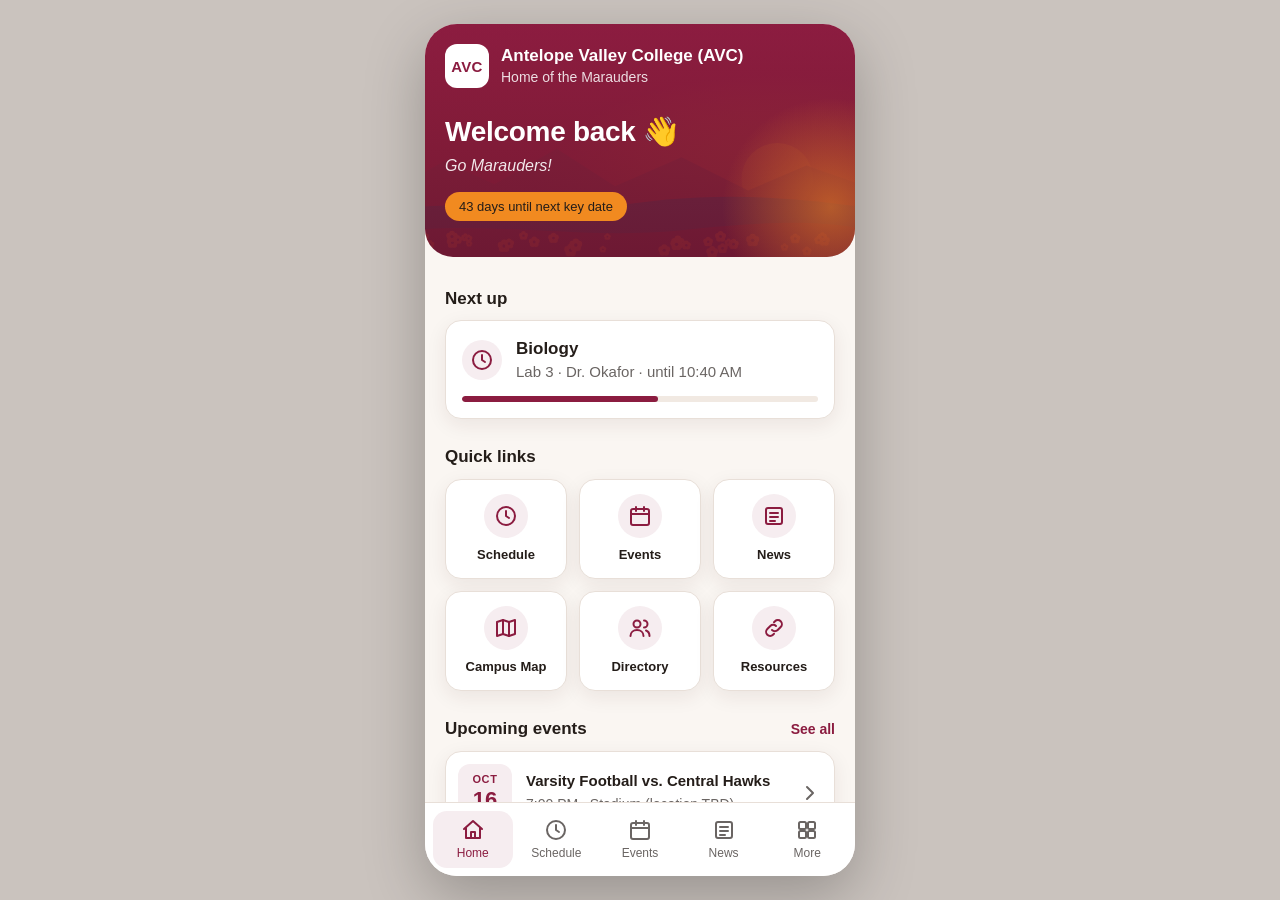
==== avc2/index.html @ a000030b "h" ====
<!DOCTYPE html>
<html lang="en">
<head>
  <meta charset="utf-8">
  <meta name="viewport" content="width=device-width, initial-scale=1, viewport-fit=cover">
  <meta name="color-scheme" content="light dark">
  <meta name="theme-color" content="#8b1c40">
  <title>Antelope Valley College</title>
  <link rel="stylesheet" href="styles.css">
</head>

<!--
  =======================================================================
  index.html  —  Antelope Valley College (AVC) app (HTML + CSS + a small app.js for extras)
  =======================================================================

  FILES
    index.html  (this file)  the content: every screen, every word
    styles.css               the look: colors, spacing, layout
  Keep both in the same folder and open index.html in a browser.

  THE BIG IDEA (read once, then everything else is easy)
    This page contains 8 "screens" (Home, Schedule, Events, News, More,
    Map, Directory, Resources) but only one is visible at a time.
    There is no JavaScript, so we use HTML radio buttons to remember
    which screen is showing:

      <input type="radio" name="screen" id="screen-events">   <- hidden memory
      <label for="screen-events">Events</label>               <- the button

    Clicking the <label> checks the radio, and styles.css shows the
    matching screen. Section 4 of styles.css explains the CSS side.

  FILE MAP (search for the "SCREEN:" markers below)
    0. Icon sprite           the icons, drawn once, reused everywhere
    1. Hidden screen radios  must stay ABOVE <div class="app">
    2. SCREEN: Home
    3. SCREEN: Schedule
    4. SCREEN: Events
    5. SCREEN: News
    6. SCREEN: More
    7. SCREEN: Campus Map
    8. SCREEN: Staff Directory
    9. SCREEN: Resources
   10. Bottom navigation

  WHAT TO EDIT FIRST
    - School name ......... search "Antelope Valley College (AVC)" and replace all
    - Colors .............. top of styles.css (section 1)
    - Bell schedule ....... SCREEN: Schedule
    - Events / news ....... SCREEN: Events / SCREEN: News (copy a block,
                            change the text)
    - Staff ............... SCREEN: Staff Directory
    - Phone / email ....... SCREEN: More
    - Links ............... SCREEN: Resources (change href="...")

  WHAT THIS VERSION CANNOT DO (needs JavaScript or a backend later)
    - "Next up" card is a fixed example, it does not follow the real clock
    - No search box, no real notifications, toggles don't remember state
    - Events/news are typed in by hand, not loaded from a database
  =======================================================================
-->

<body>

  <!-- ===================================================================
       0. ICON SPRITE
       Each <symbol> is one icon drawn once. Anywhere in the page we
       show it with:   <svg class="icon"><use href="#i-home"/></svg>
       =================================================================== -->
  <svg width="0" height="0" style="position:absolute" aria-hidden="true" focusable="false">
    <symbol id="i-home" viewBox="0 0 24 24"><path d="M3 11l9-8 9 8"/><path d="M5 10v10h14V10"/><path d="M10 20v-6h4v6"/></symbol>
    <symbol id="i-clock" viewBox="0 0 24 24"><circle cx="12" cy="12" r="9"/><path d="M12 7v5l3 2"/></symbol>
    <symbol id="i-calendar" viewBox="0 0 24 24"><rect x="3" y="5" width="18" height="16" rx="2"/><path d="M3 10h18M8 3v4M16 3v4"/></symbol>
    <symbol id="i-calendar-x" viewBox="0 0 24 24"><rect x="3" y="5" width="18" height="16" rx="2"/><path d="M3 10h18M8 3v4M16 3v4M10 13.5l4 4M14 13.5l-4 4"/></symbol>
    <symbol id="i-news" viewBox="0 0 24 24"><rect x="4" y="4" width="16" height="16" rx="2"/><path d="M8 9h8M8 13h8M8 17h5"/></symbol>
    <symbol id="i-grid" viewBox="0 0 24 24"><rect x="4" y="4" width="7" height="7" rx="1.5"/><rect x="13" y="4" width="7" height="7" rx="1.5"/><rect x="4" y="13" width="7" height="7" rx="1.5"/><rect x="13" y="13" width="7" height="7" rx="1.5"/></symbol>
    <symbol id="i-map" viewBox="0 0 24 24"><path d="M9 4L3 6v14l6-2 6 2 6-2V4l-6 2-6-2z"/><path d="M9 4v14M15 6v14"/></symbol>
    <symbol id="i-users" viewBox="0 0 24 24"><circle cx="9" cy="8" r="3.5"/><path d="M2.5 20c0-3.6 2.9-6 6.5-6s6.5 2.4 6.5 6"/><path d="M16 4.5a3.5 3.5 0 010 7M18 14.5c2 .7 3.5 2.4 3.5 5.5"/></symbol>
    <symbol id="i-link" viewBox="0 0 24 24"><path d="M10 14a4 4 0 005.7 0l3-3a4 4 0 00-5.7-5.7l-1 1"/><path d="M14 10a4 4 0 00-5.7 0l-3 3a4 4 0 005.7 5.7l1-1"/></symbol>
    <symbol id="i-chevron" viewBox="0 0 24 24"><path d="M9 6l6 6-6 6"/></symbol>
    <symbol id="i-external" viewBox="0 0 24 24"><path d="M14 4h6v6M20 4l-9 9M18 14v5a1 1 0 01-1 1H5a1 1 0 01-1-1V7a1 1 0 011-1h5"/></symbol>
    <symbol id="i-pin" viewBox="0 0 24 24"><path d="M12 21s7-6.2 7-11a7 7 0 10-14 0c0 4.8 7 11 7 11z"/><circle cx="12" cy="10" r="2.5"/></symbol>
    <symbol id="i-phone" viewBox="0 0 24 24"><path d="M5 4h4l2 5-2.5 1.5a11 11 0 005 5L15 13l5 2v4a2 2 0 01-2 2A16 16 0 013 6a2 2 0 012-2z"/></symbol>
    <symbol id="i-mail" viewBox="0 0 24 24"><rect x="3" y="5" width="18" height="14" rx="2"/><path d="M3 7l9 6 9-6"/></symbol>
    <symbol id="i-globe" viewBox="0 0 24 24"><circle cx="12" cy="12" r="9"/><path d="M3 12h18M12 3c3 3 3 15 0 18M12 3c-3 3-3 15 0 18"/></symbol>
    <symbol id="i-cap" viewBox="0 0 24 24"><path d="M2 9l10-5 10 5-10 5z"/><path d="M6 11.5V16c0 1.5 3 3 6 3s6-1.5 6-3v-4.5"/></symbol>
    <symbol id="i-book" viewBox="0 0 24 24"><path d="M4 4h6a2 2 0 012 2v14a2 2 0 00-2-2H4zM20 4h-6a2 2 0 00-2 2v14a2 2 0 012-2h6z"/></symbol>
    <symbol id="i-utensils" viewBox="0 0 24 24"><path d="M7 3v8M4 3v5a3 3 0 006 0V3M7 11v10M17 3c-2 2-3 5-3 8h3v10"/></symbol>
    <symbol id="i-star" viewBox="0 0 24 24"><path d="M12 3l2.7 5.6 6.1.9-4.4 4.3 1 6.1L12 17l-5.4 2.9 1-6.1L3.2 9.5l6.1-.9z"/></symbol>
    <symbol id="i-trophy" viewBox="0 0 24 24"><path d="M8 4h8v5a4 4 0 01-8 0z"/><path d="M8 6H4c0 3 1.5 4.5 4 5M16 6h4c0 3-1.5 4.5-4 5M12 13v4M8 21h8M10 17h4"/></symbol>
    <symbol id="i-heart" viewBox="0 0 24 24"><path d="M12 20s-8-4.9-8-11a4.5 4.5 0 018-2.7A4.5 4.5 0 0120 9c0 6.1-8 11-8 11z"/></symbol>
    <symbol id="i-file" viewBox="0 0 24 24"><path d="M6 3h8l5 5v13H6z"/><path d="M14 3v5h5M9 13h6M9 17h6"/></symbol>
  </svg>


  <!-- ===================================================================
       1. HIDDEN SCREEN RADIOS
       One radio per screen, all sharing name="screen" so only one can be
       checked. The one with `checked` is the screen shown at startup.
       THESE MUST STAY ABOVE <div class="app">  (CSS looks "downward").
       =================================================================== -->
  <input class="state-radio" type="radio" name="screen" id="screen-home" aria-label="Home" checked>
  <input class="state-radio" type="radio" name="screen" id="screen-schedule" aria-label="Schedule">
  <input class="state-radio" type="radio" name="screen" id="screen-events" aria-label="Events">
  <input class="state-radio" type="radio" name="screen" id="screen-news" aria-label="News">
  <input class="state-radio" type="radio" name="screen" id="screen-more" aria-label="More">
  <input class="state-radio" type="radio" name="screen" id="screen-map" aria-label="Campus map">
  <input class="state-radio" type="radio" name="screen" id="screen-directory" aria-label="Staff directory">
  <input class="state-radio" type="radio" name="screen" id="screen-resources" aria-label="Resources">


  <div class="app">
    <div class="screens">


      <!-- ===============================================================
           2. SCREEN: HOME
           =============================================================== -->
      <section class="screen" id="home" aria-label="Home">

        <!-- Blue header with logo, greeting and tagline -->
        <header class="hero">
          <div class="hero-brand">
            <div class="logo-mark"><img src="assets/logo/logo.svg" alt="Antelope Valley College logo" onerror="this.replaceWith(document.createTextNode('AVC'))"></div>
            <div>
              <p class="hero-school">Antelope Valley College (AVC)</p>
              <p class="hero-sub">Home of the Marauders</p>
            </div>
          </div>
          <h1 class="hero-greeting">Welcome back 👋</h1>
          <p class="hero-tagline">Go Marauders!</p>
        </header>

        <div class="screen-body">

          <!-- "Next up" card.
               EXAMPLE ONLY: this is typed in by hand. Showing the real
               current class needs JavaScript (a later step).
               The inline style="width: 55%" controls the progress bar. -->
          <div class="section-head">
            <h2 class="section-title">Next up</h2>
          </div>
          <article class="card now-card">
            <div class="now-top">
              <div class="icon-circle"><svg class="icon"><use href="#i-clock"/></svg></div>
              <div>
                <h3>Biology</h3>
                <p>Lab 3 · Dr. Okafor · until 10:40 AM</p>
              </div>
            </div>
            <div class="progress" aria-hidden="true"><span style="width: 55%"></span></div>
          </article>

          <!-- Quick links: each <label for="screen-..."> opens that screen -->
          <div class="section-head">
            <h2 class="section-title">Quick links</h2>
          </div>
          <div class="quick-grid">
            <label class="card quick" for="screen-schedule">
              <span class="icon-circle"><svg class="icon"><use href="#i-clock"/></svg></span>Schedule
            </label>
            <label class="card quick" for="screen-events">
              <span class="icon-circle"><svg class="icon"><use href="#i-calendar"/></svg></span>Events
            </label>
            <label class="card quick" for="screen-news">
              <span class="icon-circle"><svg class="icon"><use href="#i-news"/></svg></span>News
            </label>
            <label class="card quick" for="screen-map">
              <span class="icon-circle"><svg class="icon"><use href="#i-map"/></svg></span>Campus Map
            </label>
            <label class="card quick" for="screen-directory">
              <span class="icon-circle"><svg class="icon"><use href="#i-users"/></svg></span>Directory
            </label>
            <label class="card quick" for="screen-resources">
              <span class="icon-circle"><svg class="icon"><use href="#i-link"/></svg></span>Resources
            </label>
          </div>

          <!-- Upcoming events preview (tapping a row opens the Events screen) -->
          <div class="section-head">
            <h2 class="section-title">Upcoming events</h2>
            <label class="see-all" for="screen-events">See all</label>
          </div>
          <div class="stack">
            <label class="card row-card" for="screen-events">
              <div class="date-badge"><span>OCT</span><strong>16</strong></div>
              <div class="grow">
                <h3>Varsity Football vs. Central Hawks</h3>
                <p>7:00 PM · Stadium (location TBD)</p>
              </div>
              <svg class="icon chev"><use href="#i-chevron"/></svg>
            </label>
            <label class="card row-card" for="screen-events">
              <div class="date-badge"><span>OCT</span><strong>19</strong></div>
              <div class="grow">
                <h3>Club Fair</h3>
                <p>12:30 PM · Main Quad</p>
              </div>
              <svg class="icon chev"><use href="#i-chevron"/></svg>
            </label>
            <label class="card row-card" for="screen-events">
              <div class="date-badge"><span>OCT</span><strong>21</strong></div>
              <div class="grow">
                <h3>Fall Drama Production</h3>
                <p>6:30 PM · Auditorium</p>
              </div>
              <svg class="icon chev"><use href="#i-chevron"/></svg>
            </label>
          </div>

          <!-- Latest news preview (tapping opens the News screen) -->
          <div class="section-head">
            <h2 class="section-title">Latest news</h2>
            <label class="see-all" for="screen-news">See all</label>
          </div>
          <div class="stack">
            <label class="card news-teaser" for="screen-news">
              <span class="tag" data-cat="announcement">Announcement</span>
              <h3>Homecoming Spirit Week Schedule Released</h3>
              <p>Five days of themes, one big pep rally. See what to wear.</p>
            </label>
            <label class="card news-teaser" for="screen-news">
              <span class="tag" data-cat="clubs">Clubs</span>
              <h3>Robotics Team Advances to Regionals</h3>
              <p>The Marauders Robotics squad earned a top-three finish.</p>
            </label>
          </div>

        </div>
      </section>


      <!-- ===============================================================
           3. SCREEN: SCHEDULE
           Two tabs ("Regular day" and "Wednesday"), built with the same
           radio trick. Order matters: radios + labels first, then panels.
           To change a class, edit its <h3> and <p>.
           To mark the class happening "now", add class="is-now" to its
           <article> and include the <span class="now-pill"> (see Period 3).
           =============================================================== -->
      <section class="screen" id="schedule" aria-label="Schedule">
        <header class="app-bar"><h1>My Schedule</h1></header>

        <div class="screen-body">
          <div class="chip-group">

            <input class="chip-radio" type="radio" name="day" id="day-regular" checked>
            <label class="chip" for="day-regular">Regular day</label>

            <input class="chip-radio" type="radio" name="day" id="day-wed">
            <label class="chip" for="day-wed">Wed (late start)</label>

            <!-- ---------- Regular day (Mon, Tue, Thu, Fri) ---------- -->
            <div class="day-panel day-regular">

              <article class="card period">
                <div class="period-time"><strong>8:00 AM</strong><span>8:50 AM</span></div>
                <div class="period-bar"></div>
                <div class="period-info"><h3>English 10</h3><p>Period 1 · Room 204 · Ms. Alvarez</p></div>
              </article>

              <article class="card period">
                <div class="period-time"><strong>8:55 AM</strong><span>9:45 AM</span></div>
                <div class="period-bar"></div>
                <div class="period-info"><h3>Geometry</h3><p>Period 2 · Room 118 · Mr. Chen</p></div>
              </article>

              <!-- Example of the "happening now" style -->
              <article class="card period is-now">
                <div class="period-time"><strong>9:50 AM</strong><span>10:40 AM</span></div>
                <div class="period-bar"></div>
                <div class="period-info"><h3>Biology</h3><p>Period 3 · Lab 3 · Dr. Okafor</p></div>
                <span class="now-pill">NOW</span>
              </article>

              <article class="card period period-break">
                <div class="period-time"><strong>10:40 AM</strong><span>10:55 AM</span></div>
                <div class="period-bar"></div>
                <div class="period-info"><h3>Nutrition Break</h3></div>
              </article>

              <article class="card period">
                <div class="period-time"><strong>11:00 AM</strong><span>11:50 AM</span></div>
                <div class="period-bar"></div>
                <div class="period-info"><h3>World History</h3><p>Period 4 · Room 210 · Mr. Reyes</p></div>
              </article>

              <article class="card period period-break">
                <div class="period-time"><strong>11:50 AM</strong><span>12:30 PM</span></div>
                <div class="period-bar"></div>
                <div class="period-info"><h3>Lunch</h3></div>
              </article>

              <article class="card period">
                <div class="period-time"><strong>12:35 PM</strong><span>1:25 PM</span></div>
                <div class="period-bar"></div>
                <div class="period-info"><h3>Spanish II</h3><p>Period 5 · Room 301 · Sra. Torres</p></div>
              </article>

              <article class="card period">
                <div class="period-time"><strong>1:30 PM</strong><span>2:20 PM</span></div>
                <div class="period-bar"></div>
                <div class="period-info"><h3>Physical Education</h3><p>Period 6 · Gym · Coach Miller</p></div>
              </article>

              <article class="card period">
                <div class="period-time"><strong>2:25 PM</strong><span>3:15 PM</span></div>
                <div class="period-bar"></div>
                <div class="period-info"><h3>Computer Science</h3><p>Period 7 · Room 122 · Ms. Patel</p></div>
              </article>
            </div>

            <!-- ---------- Wednesday (late start, no nutrition break) ---------- -->
            <div class="day-panel day-wed">

              <article class="card period">
                <div class="period-time"><strong>9:30 AM</strong><span>10:10 AM</span></div>
                <div class="period-bar"></div>
                <div class="period-info"><h3>English 10</h3><p>Period 1 · Room 204 · Ms. Alvarez</p></div>
              </article>

              <article class="card period">
                <div class="period-time"><strong>10:15 AM</strong><span>10:55 AM</span></div>
                <div class="period-bar"></div>
                <div class="period-info"><h3>Geometry</h3><p>Period 2 · Room 118 · Mr. Chen</p></div>
              </article>

              <article class="card period">
                <div class="period-time"><strong>11:00 AM</strong><span>11:40 AM</span></div>
                <div class="period-bar"></div>
                <div class="period-info"><h3>Biology</h3><p>Period 3 · Lab 3 · Dr. Okafor</p></div>
              </article>

              <article class="card period period-break">
                <div class="period-time"><strong>11:40 AM</strong><span>12:15 PM</span></div>
                <div class="period-bar"></div>
                <div class="period-info"><h3>Lunch</h3></div>
              </article>

              <article class="card period">
                <div class="period-time"><strong>12:20 PM</strong><span>1:00 PM</span></div>
                <div class="period-bar"></div>
                <div class="period-info"><h3>World History</h3><p>Period 4 · Room 210 · Mr. Reyes</p></div>
              </article>

              <article class="card period">
                <div class="period-time"><strong>1:05 PM</strong><span>1:45 PM</span></div>
                <div class="period-bar"></div>
                <div class="period-info"><h3>Spanish II</h3><p>Period 5 · Room 301 · Sra. Torres</p></div>
              </article>

              <article class="card period">
                <div class="period-time"><strong>1:50 PM</strong><span>2:30 PM</span></div>
                <div class="period-bar"></div>
                <div class="period-info"><h3>Physical Education</h3><p>Period 6 · Gym · Coach Miller</p></div>
              </article>

              <article class="card period">
                <div class="period-time"><strong>2:35 PM</strong><span>3:15 PM</span></div>
                <div class="period-bar"></div>
                <div class="period-info"><h3>Computer Science</h3><p>Period 7 · Room 122 · Ms. Patel</p></div>
              </article>
            </div>

          </div>
        </div>
      </section>


      <!-- ===============================================================
           4. SCREEN: EVENTS
           Filter chips on top, expandable event cards below.

           TO ADD AN EVENT: copy one <details class="card event"> block and
           change: data-cat (sports / academics / clubs / arts / community),
           the date badge, the tag text, title, time/place and description.
           Keep data-cat lowercase and identical on the <details> and the
           <span class="tag"> (the first filters, the second sets the color).

           TO ADD A CATEGORY: add a chip pair below, a :not() line in
           styles.css section 9, and a color line for .tag in section 5.
           =============================================================== -->
      <section class="screen" id="events" aria-label="Events">
        <header class="app-bar"><h1>Events</h1></header>

        <div class="screen-body">
          <div class="chip-group">

            <input class="chip-radio" type="radio" name="event-filter" id="f-all" checked>
            <label class="chip" for="f-all">All</label>
            <input class="chip-radio" type="radio" name="event-filter" id="f-sports">
            <label class="chip" for="f-sports">Sports</label>
            <input class="chip-radio" type="radio" name="event-filter" id="f-academics">
            <label class="chip" for="f-academics">Academics</label>
            <input class="chip-radio" type="radio" name="event-filter" id="f-clubs">
            <label class="chip" for="f-clubs">Clubs</label>
            <input class="chip-radio" type="radio" name="event-filter" id="f-arts">
            <label class="chip" for="f-arts">Arts</label>
            <input class="chip-radio" type="radio" name="event-filter" id="f-community">
            <label class="chip" for="f-community">Community</label>

            <div class="event-list">

              <details class="card event" data-cat="sports">
                <summary><img class="cover" src="assets/images/cover-athletics.svg" alt="" loading="lazy" onerror="this.remove()">
                  <div class="date-badge"><span>OCT</span><strong>16</strong></div>
                  <div class="event-main">
                    <span class="tag" data-cat="sports">Sports</span>
                    <h3>Varsity Football vs. Central Hawks</h3>
                    <p>7:00 PM · Stadium (location TBD)</p>
                  </div>
                  <svg class="icon chev"><use href="#i-chevron"/></svg>
                </summary>
                <p class="event-desc">Friday night lights! Student section theme is "Blue Out". Gates open at 6:00 PM. Bring your student ID for free entry.</p>
              </details>

              <details class="card event" data-cat="clubs">
                <summary><img class="cover" src="assets/images/cover-student-life.svg" alt="" loading="lazy" onerror="this.remove()">
                  <div class="date-badge"><span>OCT</span><strong>19</strong></div>
                  <div class="event-main">
                    <span class="tag" data-cat="clubs">Clubs</span>
                    <h3>Club Fair</h3>
                    <p>12:30 PM · Main Quad</p>
                  </div>
                  <svg class="icon chev"><use href="#i-chevron"/></svg>
                </summary>
                <p class="event-desc">Meet every club on campus, sign up for interest lists and pick up flyers. Clubs: bring your table sign-in sheet.</p>
              </details>

              <details class="card event" data-cat="arts">
                <summary><img class="cover" src="assets/images/cover-arts.svg" alt="" loading="lazy" onerror="this.remove()">
                  <div class="date-badge"><span>OCT</span><strong>21</strong></div>
                  <div class="event-main">
                    <span class="tag" data-cat="arts">Arts</span>
                    <h3>Fall Drama Production</h3>
                    <p>6:30 PM · Auditorium</p>
                  </div>
                  <svg class="icon chev"><use href="#i-chevron"/></svg>
                </summary>
                <p class="event-desc">The drama department presents its fall show. Tickets are $5 for students and $8 for adults at the door.</p>
              </details>

              <details class="card event" data-cat="academics">
                <summary><img class="cover" src="assets/images/cover-academics.svg" alt="" loading="lazy" onerror="this.remove()">
                  <div class="date-badge"><span>OCT</span><strong>23</strong></div>
                  <div class="event-main">
                    <span class="tag" data-cat="academics">Academics</span>
                    <h3>College Application Workshop</h3>
                    <p>3:30 PM · Library</p>
                  </div>
                  <svg class="icon chev"><use href="#i-chevron"/></svg>
                </summary>
                <p class="event-desc">Counselors will walk seniors through the application timeline, essays and fee waivers. Laptops encouraged.</p>
              </details>

              <details class="card event" data-cat="community">
                <summary><img class="cover" src="assets/images/cover-community.svg" alt="" loading="lazy" onerror="this.remove()">
                  <div class="date-badge"><span>OCT</span><strong>26</strong></div>
                  <div class="event-main">
                    <span class="tag" data-cat="community">Community</span>
                    <h3>Community Blood Drive</h3>
                    <p>9:00 AM · Gym</p>
                  </div>
                  <svg class="icon chev"><use href="#i-chevron"/></svg>
                </summary>
                <p class="event-desc">Students 16+ with parent permission can donate. Sign up with the ASB office. Snacks provided afterward.</p>
              </details>

              <details class="card event" data-cat="academics">
                <summary><img class="cover" src="assets/images/cover-academics.svg" alt="" loading="lazy" onerror="this.remove()">
                  <div class="date-badge"><span>OCT</span><strong>29</strong></div>
                  <div class="event-main">
                    <span class="tag" data-cat="academics">Academics</span>
                    <h3>Parent-Teacher Conferences</h3>
                    <p>4:00 PM · Main Building</p>
                  </div>
                  <svg class="icon chev"><use href="#i-chevron"/></svg>
                </summary>
                <p class="event-desc">Conferences run in 10-minute blocks. Check in at the front office to receive your teacher room list.</p>
              </details>

              <details class="card event" data-cat="sports">
                <summary><img class="cover" src="assets/images/cover-athletics.svg" alt="" loading="lazy" onerror="this.remove()">
                  <div class="date-badge"><span>OCT</span><strong>30</strong></div>
                  <div class="event-main">
                    <span class="tag" data-cat="sports">Sports</span>
                    <h3>Girls Volleyball Senior Night</h3>
                    <p>6:00 PM · Gym</p>
                  </div>
                  <svg class="icon chev"><use href="#i-chevron"/></svg>
                </summary>
                <p class="event-desc">Come celebrate our senior players and their families before the match.</p>
              </details>

              <details class="card event" data-cat="community">
                <summary><img class="cover" src="assets/images/cover-community.svg" alt="" loading="lazy" onerror="this.remove()">
                  <div class="date-badge"><span>NOV</span><strong>6</strong></div>
                  <div class="event-main">
                    <span class="tag" data-cat="community">Community</span>
                    <h3>Homecoming Dance</h3>
                    <p>7:30 PM · Cafeteria</p>
                  </div>
                  <svg class="icon chev"><use href="#i-chevron"/></svg>
                </summary>
                <p class="event-desc">Semi-formal. Guest passes are available in the main office through the week before.</p>
              </details>

            </div><!-- /.event-list -->
          </div><!-- /.chip-group -->
        </div>
      </section>


      <!-- ===============================================================
           5. SCREEN: NEWS
           Tap a story to open it (a built-in HTML <details> element).
           TO ADD A STORY: copy one <details class="card news-card"> block.
           Valid data-cat values for the tag: announcement, academics,
           clubs, sports, arts, community.
           =============================================================== -->
      <section class="screen" id="news" aria-label="News">
        <header class="app-bar"><h1>News</h1></header>

        <div class="screen-body">
          <div class="stack">

            <details class="card news-card">
              <summary><img class="cover" src="assets/images/cover-campus.svg" alt="" loading="lazy" onerror="this.remove()">
                <div class="news-meta">
                  <span class="tag" data-cat="announcement">Announcement</span>
                  <time datetime="2026-10-15">Oct 15</time>
                </div>
                <h3>Homecoming Spirit Week Schedule Released</h3>
                <p class="summary-text">Five days of themes, one big pep rally. See what to wear.</p>
              </summary>
              <div class="news-body">
                <p>Spirit Week kicks off Monday, Nov 2 with Pajama Day and ends Friday with the pep rally and game. Each grade is competing for the spirit trophy, with points awarded for participation, hallway decorations and the lunchtime games.</p>
                <p>All dress-up days must follow the regular dress code. Questions can go to the ASB advisor in Room 150.</p>
              </div>
            </details>

            <details class="card news-card">
              <summary><img class="cover" src="assets/images/cover-campus.svg" alt="" loading="lazy" onerror="this.remove()">
                <div class="news-meta">
                  <span class="tag" data-cat="clubs">Clubs</span>
                  <time datetime="2026-10-14">Oct 14</time>
                </div>
                <h3>Robotics Team Advances to Regionals</h3>
                <p class="summary-text">The Marauders Robotics squad earned a top-three finish.</p>
              </summary>
              <div class="news-body">
                <p>After a strong weekend of qualifying matches, the robotics team secured a spot at the regional championship. The team thanks its mentors and the parents who helped with travel and build days.</p>
                <p>New members are welcome. Meetings are Tuesdays and Thursdays after class in Room 122.</p>
              </div>
            </details>

            <details class="card news-card">
              <summary><img class="cover" src="assets/images/cover-campus.svg" alt="" loading="lazy" onerror="this.remove()">
                <div class="news-meta">
                  <span class="tag" data-cat="academics">Academics</span>
                  <time datetime="2026-10-13">Oct 13</time>
                </div>
                <h3>Library Extends After-School Hours</h3>
                <p class="summary-text">Quiet study space now open until 5:00 PM on weekdays.</p>
              </summary>
              <div class="news-body">
                <p>Starting this week, the library will stay open until 5:00 PM Monday through Thursday. Tutoring is available on Tuesdays and Wednesdays, and printing is free for students.</p>
              </div>
            </details>

            <details class="card news-card">
              <summary><img class="cover" src="assets/images/cover-campus.svg" alt="" loading="lazy" onerror="this.remove()">
                <div class="news-meta">
                  <span class="tag" data-cat="sports">Sports</span>
                  <time datetime="2026-10-12">Oct 12</time>
                </div>
                <h3>Cross Country Wins League Meet</h3>
                <p class="summary-text">Both boys and girls teams took first place on Saturday.</p>
              </summary>
              <div class="news-body">
                <p>The cross country program swept the league meet, with four runners finishing in the top ten. The team now prepares for the divisional race in two weeks.</p>
              </div>
            </details>

            <details class="card news-card">
              <summary><img class="cover" src="assets/images/cover-campus.svg" alt="" loading="lazy" onerror="this.remove()">
                <div class="news-meta">
                  <span class="tag" data-cat="announcement">Announcement</span>
                  <time datetime="2026-10-09">Oct 9</time>
                </div>
                <h3>Picture Retake Day Reminder</h3>
                <p class="summary-text">Missed picture day? Retakes are next Thursday in the library.</p>
              </summary>
              <div class="news-body">
                <p>Students who were absent or want a retake can come to the library during their PE or elective period with a pass. Bring your original proof if you want a replacement.</p>
              </div>
            </details>

          </div>
        </div>
      </section>


      <!-- ===============================================================
           6. SCREEN: MORE
           Links to the extra screens, notification toggles (visual only
           for now), office contact info.
           tel: and mailto: links open the phone dialer / email app.
           =============================================================== -->
      <section class="screen" id="more" aria-label="More">
        <header class="app-bar"><h1>More</h1></header>

        <div class="screen-body">

          <div class="card list-group">
            <label class="list-row" for="screen-map">
              <span class="icon-circle"><svg class="icon"><use href="#i-map"/></svg></span>
              <span class="row-text"><strong>Campus Map</strong></span>
              <svg class="icon row-end"><use href="#i-chevron"/></svg>
            </label>
            <label class="list-row" for="screen-directory">
              <span class="icon-circle"><svg class="icon"><use href="#i-users"/></svg></span>
              <span class="row-text"><strong>Staff Directory</strong></span>
              <svg class="icon row-end"><use href="#i-chevron"/></svg>
            </label>
            <label class="list-row" for="screen-resources">
              <span class="icon-circle"><svg class="icon"><use href="#i-link"/></svg></span>
              <span class="row-text"><strong>Resources</strong></span>
              <svg class="icon row-end"><use href="#i-chevron"/></svg>
            </label>
          </div>

          <h2 class="group-label">Notifications</h2>
          <div class="card list-group">
            <label class="list-row">
              <span class="row-text"><strong>Event reminders</strong><span>Get a heads-up before events</span></span>
              <input class="switch" type="checkbox" checked>
            </label>
            <label class="list-row">
              <span class="row-text"><strong>News alerts</strong><span>Important school announcements</span></span>
              <input class="switch" type="checkbox" checked>
            </label>
          </div>

          <h2 class="group-label">Contact the office</h2>
          <div class="card list-group">
            <div class="list-row">
              <span class="icon-circle"><svg class="icon"><use href="#i-pin"/></svg></span>
              <span class="row-text"><strong>3041 West Avenue K</strong><span>Lancaster, CA 93536</span></span>
            </div>
            <a class="list-row" href="tel:+16617226300">
              <span class="icon-circle"><svg class="icon"><use href="#i-phone"/></svg></span>
              <span class="row-text"><strong>(661) 722-6300</strong><span>Main campus line</span></span>
            </a>
            <a class="list-row" href="https://www.avc.edu" target="_blank" rel="noopener">
              <span class="icon-circle"><svg class="icon"><use href="#i-globe"/></svg></span>
              <span class="row-text"><strong>School website</strong><span>www.avc.edu</span></span>
              <svg class="icon row-end"><use href="#i-external"/></svg>
            </a>
          </div>

          <p class="app-footer">Antelope Valley College · Unofficial student app</p>
        </div>
        <!-- Paste inside the More screen list so people can reach the new pages -->
<label class="list-row" for="screen-explore"><span class="icon-circle"><svg class="icon"><use href="#i-grid"/></svg></span><span class="row-text"><strong>Explore AVC</strong><span>Admissions, aid, athletics and more</span></span><svg class="icon row-end"><use href="#i-chevron"/></svg></label>

      </section>


      <!-- ===============================================================
           7. SCREEN: CAMPUS MAP
           Every building = 3 elements, always in this order:
             1. <input class="b-radio" ... id="b-NAME">     (hidden memory)
             2. <label class="tile" for="b-NAME" style="--x --y --w --h">
             3. <div class="tile-info">...</div>           (description)
           The inline style positions the box as % of the map:
             --x = distance from left,  --y = distance from top,
             --w = width,               --h = height.
           Add class "tile-field" (green) or "tile-parking" (gray) for
           non-buildings. Check boxes don't overlap, then you're done.
           =============================================================== -->
      <section class="screen" id="map" aria-label="Campus map">
        <header class="app-bar">
          <label class="back-btn" for="screen-more" aria-label="Back"><svg class="icon"><use href="#i-chevron"/></svg></label>
          <h1>Campus Map</h1>
        </header>

        <div class="screen-body">
          <div class="map">

            <input class="b-radio" type="radio" name="building" id="b-main">
            <label class="tile" for="b-main" style="--x:6%; --y:6%; --w:36%; --h:20%">Main Building</label>
            <div class="tile-info"><strong>Main Building</strong><span>Classrooms 101–220, counseling offices and the front office.</span></div>

            <input class="b-radio" type="radio" name="building" id="b-admin">
            <label class="tile" for="b-admin" style="--x:6%; --y:30%; --w:22%; --h:12%">Attendance &amp; Admin</label>
            <div class="tile-info"><strong>Attendance &amp; Admin</strong><span>Attendance desk, principal and visitor check-in.</span></div>

            <input class="b-radio" type="radio" name="building" id="b-library">
            <label class="tile" for="b-library" style="--x:48%; --y:6%; --w:22%; --h:16%">Library</label>
            <div class="tile-info"><strong>Library</strong><span>Study space, printing and tutoring. Open until 5:00 PM.</span></div>

            <input class="b-radio" type="radio" name="building" id="b-science">
            <label class="tile" for="b-science" style="--x:76%; --y:6%; --w:18%; --h:34%">Science Wing</label>
            <div class="tile-info"><strong>Science Wing</strong><span>Biology, chemistry and physics labs.</span></div>

            <input class="b-radio" type="radio" name="building" id="b-cafeteria">
            <label class="tile" for="b-cafeteria" style="--x:36%; --y:34%; --w:30%; --h:14%">Cafeteria</label>
            <div class="tile-info"><strong>Cafeteria</strong><span>Breakfast, nutrition break and lunch service.</span></div>

            <input class="b-radio" type="radio" name="building" id="b-gym">
            <label class="tile" for="b-gym" style="--x:6%; --y:56%; --w:30%; --h:22%">Gymnasium</label>
            <div class="tile-info"><strong>Gymnasium</strong><span>PE classes, volleyball, basketball and assemblies.</span></div>

            <input class="b-radio" type="radio" name="building" id="b-auditorium">
            <label class="tile" for="b-auditorium" style="--x:42%; --y:56%; --w:22%; --h:22%">Auditorium</label>
            <div class="tile-info"><strong>Auditorium</strong><span>Drama, band and choir performances.</span></div>

            <input class="b-radio" type="radio" name="building" id="b-field">
            <label class="tile tile-field" for="b-field" style="--x:70%; --y:48%; --w:24%; --h:38%">Stadium (location TBD)</label>
            <div class="tile-info"><strong>Stadium (location TBD)</strong><span>Football, soccer and track events.</span></div>

            <input class="b-radio" type="radio" name="building" id="b-parking">
            <label class="tile tile-parking" for="b-parking" style="--x:6%; --y:84%; --w:58%; --h:12%">Student Parking</label>
            <div class="tile-info"><strong>Student Parking</strong><span>Permit parking only. Visitor parking is at the front.</span></div>

          </div>
        </div>
      </section>


      <!-- ===============================================================
           8. SCREEN: STAFF DIRECTORY
           Grouped by department. TO ADD A PERSON: copy one
           <li class="list-row"> inside the right department's <ul>.
           The envelope button opens the user's email app (mailto:).
           (A search box needs JavaScript, so it is left for later.)
           =============================================================== -->
      <section class="screen" id="directory" aria-label="Staff directory">
        <header class="app-bar">
          <label class="back-btn" for="screen-more" aria-label="Back"><svg class="icon"><use href="#i-chevron"/></svg></label>
          <h1>Staff Directory</h1>
        </header>

        <div class="screen-body">

          <h2 class="group-label">Administration</h2>
          <ul class="card list-group">
            <li class="list-row">
              <span class="avatar">DW</span>
              <span class="row-text"><strong>Dana Whitfield</strong><span>Principal · Main Office</span></span>
              <a class="row-action" href="mailto:dwhitfield@example.edu" aria-label="Email Dana Whitfield"><svg class="icon"><use href="#i-mail"/></svg></a>
            </li>
            <li class="list-row">
              <span class="avatar">LO</span>
              <span class="row-text"><strong>Luis Ortega</strong><span>Assistant Principal · Main Office</span></span>
              <a class="row-action" href="mailto:lortega@example.edu" aria-label="Email Luis Ortega"><svg class="icon"><use href="#i-mail"/></svg></a>
            </li>
            <li class="list-row">
              <span class="avatar">KM</span>
              <span class="row-text"><strong>Karen Mills</strong><span>Attendance Clerk · Front Desk</span></span>
              <a class="row-action" href="mailto:kmills@example.edu" aria-label="Email Karen Mills"><svg class="icon"><use href="#i-mail"/></svg></a>
            </li>
          </ul>

          <h2 class="group-label">Athletics</h2>
          <ul class="card list-group">
            <li class="list-row">
              <span class="avatar">JM</span>
              <span class="row-text"><strong>Jordan Miller</strong><span>PE Teacher &amp; Head Coach · Gym</span></span>
              <a class="row-action" href="mailto:jmiller@example.edu" aria-label="Email Jordan Miller"><svg class="icon"><use href="#i-mail"/></svg></a>
            </li>
          </ul>

          <h2 class="group-label">Career &amp; Technical</h2>
          <ul class="card list-group">
            <li class="list-row">
              <span class="avatar">AP</span>
              <span class="row-text"><strong>Anita Patel</strong><span>Computer Science Teacher · Room 122</span></span>
              <a class="row-action" href="mailto:apatel@example.edu" aria-label="Email Anita Patel"><svg class="icon"><use href="#i-mail"/></svg></a>
            </li>
          </ul>

          <h2 class="group-label">Counseling</h2>
          <ul class="card list-group">
            <li class="list-row">
              <span class="avatar">PN</span>
              <span class="row-text"><strong>Priya Nair</strong><span>Counselor (A–L) · Room 105</span></span>
              <a class="row-action" href="mailto:pnair@example.edu" aria-label="Email Priya Nair"><svg class="icon"><use href="#i-mail"/></svg></a>
            </li>
            <li class="list-row">
              <span class="avatar">MB</span>
              <span class="row-text"><strong>Marcus Bell</strong><span>Counselor (M–Z) · Room 106</span></span>
              <a class="row-action" href="mailto:mbell@example.edu" aria-label="Email Marcus Bell"><svg class="icon"><use href="#i-mail"/></svg></a>
            </li>
          </ul>

          <h2 class="group-label">English</h2>
          <ul class="card list-group">
            <li class="list-row">
              <span class="avatar">MA</span>
              <span class="row-text"><strong>Maria Alvarez</strong><span>English Teacher · Room 204</span></span>
              <a class="row-action" href="mailto:malvarez@example.edu" aria-label="Email Maria Alvarez"><svg class="icon"><use href="#i-mail"/></svg></a>
            </li>
          </ul>

          <h2 class="group-label">Library</h2>
          <ul class="card list-group">
            <li class="list-row">
              <span class="avatar">RD</span>
              <span class="row-text"><strong>Rosa Delgado</strong><span>Librarian · Library</span></span>
              <a class="row-action" href="mailto:rdelgado@example.edu" aria-label="Email Rosa Delgado"><svg class="icon"><use href="#i-mail"/></svg></a>
            </li>
          </ul>

          <h2 class="group-label">Math</h2>
          <ul class="card list-group">
            <li class="list-row">
              <span class="avatar">WC</span>
              <span class="row-text"><strong>Wei Chen</strong><span>Math Teacher · Room 118</span></span>
              <a class="row-action" href="mailto:wchen@example.edu" aria-label="Email Wei Chen"><svg class="icon"><use href="#i-mail"/></svg></a>
            </li>
          </ul>

          <h2 class="group-label">Science</h2>
          <ul class="card list-group">
            <li class="list-row">
              <span class="avatar">AO</span>
              <span class="row-text"><strong>Ada Okafor</strong><span>Biology Teacher · Lab 3</span></span>
              <a class="row-action" href="mailto:aokafor@example.edu" aria-label="Email Ada Okafor"><svg class="icon"><use href="#i-mail"/></svg></a>
            </li>
          </ul>

          <h2 class="group-label">Social Studies</h2>
          <ul class="card list-group">
            <li class="list-row">
              <span class="avatar">SR</span>
              <span class="row-text"><strong>Sam Reyes</strong><span>History Teacher · Room 210</span></span>
              <a class="row-action" href="mailto:sreyes@example.edu" aria-label="Email Sam Reyes"><svg class="icon"><use href="#i-mail"/></svg></a>
            </li>
          </ul>

          <h2 class="group-label">World Languages</h2>
          <ul class="card list-group">
            <li class="list-row">
              <span class="avatar">ET</span>
              <span class="row-text"><strong>Elena Torres</strong><span>Spanish Teacher · Room 301</span></span>
              <a class="row-action" href="mailto:etorres@example.edu" aria-label="Email Elena Torres"><svg class="icon"><use href="#i-mail"/></svg></a>
            </li>
          </ul>

        </div>
      </section>


      <!-- ===============================================================
           9. SCREEN: RESOURCES
           Each row is a normal link. TO ADD ONE: copy an <a class="list-row">
           block, change href="...", the icon (#i-... from the sprite at the
           top), and the two lines of text.
           =============================================================== -->
      <section class="screen" id="resources" aria-label="Resources">
        <header class="app-bar">
          <label class="back-btn" for="screen-more" aria-label="Back"><svg class="icon"><use href="#i-chevron"/></svg></label>
          <h1>Resources</h1>
        </header>

        <div class="screen-body">

          <h2 class="group-label">Academics</h2>
          <div class="card list-group">
            <a class="list-row" href="https://my.avc.edu/" target="_blank" rel="noopener">
              <span class="icon-circle"><svg class="icon"><use href="#i-cap"/></svg></span>
              <span class="row-text"><strong>Student Portal (myAVC)</strong><span>Registration, grades and records</span></span>
              <svg class="icon row-end"><use href="#i-external"/></svg>
            </a>
            <a class="list-row" href="https://avc.instructure.com/" target="_blank" rel="noopener">
              <span class="icon-circle"><svg class="icon"><use href="#i-book"/></svg></span>
              <span class="row-text"><strong>Canvas</strong><span>Course pages and assignments</span></span>
              <svg class="icon row-end"><use href="#i-external"/></svg>
            </a>
            <a class="list-row" href="https://avc.libguides.com/LibraryHome" target="_blank" rel="noopener">
              <span class="icon-circle"><svg class="icon"><use href="#i-users"/></svg></span>
              <span class="row-text"><strong>Library &amp; Research</strong><span>Library hub and resources</span></span>
              <svg class="icon row-end"><use href="#i-external"/></svg>
            </a>
          </div>

          <h2 class="group-label">Campus Life</h2>
          <div class="card list-group">
            <a class="list-row" href="https://avc.bncollege.com/" target="_blank" rel="noopener">
              <span class="icon-circle"><svg class="icon"><use href="#i-utensils"/></svg></span>
              <span class="row-text"><strong>Bookstore</strong><span>Textbooks and supplies</span></span>
              <svg class="icon row-end"><use href="#i-external"/></svg>
            </a>
            <a class="list-row" href="https://www.avc.edu/events/week" target="_blank" rel="noopener">
              <span class="icon-circle"><svg class="icon"><use href="#i-star"/></svg></span>
              <span class="row-text"><strong>Events Calendar</strong><span>Campus events and activities</span></span>
              <svg class="icon row-end"><use href="#i-external"/></svg>
            </a>
            <a class="list-row" href="https://gomarauders.avc.edu/landing/index" target="_blank" rel="noopener">
              <span class="icon-circle"><svg class="icon"><use href="#i-trophy"/></svg></span>
              <span class="row-text"><strong>Marauders Athletics</strong><span>Schedules and rosters</span></span>
              <svg class="icon row-end"><use href="#i-external"/></svg>
            </a>
          </div>

          <h2 class="group-label">Support</h2>
          <div class="card list-group">
            <a class="list-row" href="https://www.avc.edu/students/student-services/osd" target="_blank" rel="noopener">
              <span class="icon-circle"><svg class="icon"><use href="#i-heart"/></svg></span>
              <span class="row-text"><strong>Disability Services (OSD)</strong><span>Office for Students with Disabilities</span></span>
              <svg class="icon row-end"><use href="#i-external"/></svg>
            </a>
            <a class="list-row" href="https://www.avc.edu/financial-aid-scholarships" target="_blank" rel="noopener">
              <span class="icon-circle"><svg class="icon"><use href="#i-calendar-x"/></svg></span>
              <span class="row-text"><strong>Financial Aid &amp; Scholarships</strong><span>Aid, scholarships and forms</span></span>
              <svg class="icon row-end"><use href="#i-external"/></svg>
            </a>
            <a class="list-row" href="https://www.example.edu/handbook" target="_blank" rel="noopener">
              <span class="icon-circle"><svg class="icon"><use href="#i-file"/></svg></span>
              <span class="row-text"><strong>Student Handbook</strong><span>Policies, dress code and bell schedule</span></span>
              <svg class="icon row-end"><use href="#i-external"/></svg>
            </a>
          </div>

        </div>
      </section>

      <!-- ADD-ON SCREENS: paste these inside <div class="screens"> after the Resources screen -->

      <section class="screen" id="explore" aria-label="Explore">
        <header class="app-bar"><label class="back-btn" for="screen-more" aria-label="Back"><svg class="icon"><use href="#i-chevron"/></svg></label><h1>Explore</h1></header>
        <div class="screen-body">
<div class="ph-img wide" role="img" aria-label="Image placeholder"><div class="ph-inner"><svg class="icon"><use href="#i-star"/></svg><strong>HERO IMAGE GOES HERE</strong><span>Campus photo, 1200×500</span></div></div><h2 class="group-label">Explore AVC</h2><div class="tile-grid"><label class="hub-tile t-m" for="screen-admissions"><svg class="icon"><use href="#i-cap"/></svg><strong>Admissions</strong></label><label class="hub-tile t-o" for="screen-finaid"><svg class="icon"><use href="#i-heart"/></svg><strong>Financial Aid</strong></label><label class="hub-tile t-g" for="screen-calendar"><svg class="icon"><use href="#i-calendar"/></svg><strong>Academic Calendar</strong></label><label class="hub-tile t-b" for="screen-athletics"><svg class="icon"><use href="#i-trophy"/></svg><strong>Athletics</strong></label><label class="hub-tile t-m" for="screen-services"><svg class="icon"><use href="#i-users"/></svg><strong>Student Services</strong></label><label class="hub-tile t-o" for="screen-safety"><svg class="icon"><use href="#i-pin"/></svg><strong>Safety</strong></label><label class="hub-tile t-g" for="screen-life"><svg class="icon"><use href="#i-star"/></svg><strong>Campus Life</strong></label><label class="hub-tile t-b" for="screen-library"><svg class="icon"><use href="#i-book"/></svg><strong>Library</strong></label></div><h2 class="group-label">Latest</h2><div class="ph-img " role="img" aria-label="Image placeholder"><div class="ph-inner"><svg class="icon"><use href="#i-star"/></svg><strong>FEATURE STORY IMAGE</strong><span>Swap for a real photo</span></div></div>
        </div>
      </section>

      <section class="screen" id="admissions" aria-label="Admissions">
        <header class="app-bar"><label class="back-btn" for="screen-explore" aria-label="Back"><svg class="icon"><use href="#i-chevron"/></svg></label><h1>Admissions</h1></header>
        <div class="screen-body">
<div class="ph-img wide" role="img" aria-label="Image placeholder"><div class="ph-inner"><svg class="icon"><use href="#i-star"/></svg><strong>ADMISSIONS BANNER</strong><span>Replace with an &lt;img&gt; (suggested 1200×600)</span></div></div><div class="stat-row"><div class="stat"><strong>3</strong><span>steps to apply</span></div><div class="stat"><strong>$0</strong><span>placeholder fee</span></div><div class="stat"><strong>TBD</strong><span>priority date</span></div></div><h2 class="group-label">How to apply</h2><ol class="steps card"><li><span class="step-n">1</span><div><strong>Create your account</strong><p>Placeholder: describe the application account step.</p></div></li><li><span class="step-n">2</span><div><strong>Complete the application</strong><p>Placeholder: what you need on hand.</p></div></li><li><span class="step-n">3</span><div><strong>Activate your student account</strong><p>Placeholder: how to get your student ID and log in.</p></div></li><li><span class="step-n">4</span><div><strong>Register for classes</strong><p>Placeholder: orientation and registration.</p></div></li></ol><h2 class="group-label">Common questions</h2><div class="stack-sm"><details class="card faq"><summary><strong>Do I need to submit transcripts?</strong><svg class="icon chev"><use href="#i-chevron"/></svg></summary><p class="event-desc">Placeholder answer. Replace with the official guidance.</p></details><details class="card faq"><summary><strong>When is the application deadline?</strong><svg class="icon chev"><use href="#i-chevron"/></svg></summary><p class="event-desc">Placeholder answer.</p></details><details class="card faq"><summary><strong>Who do I contact for help?</strong><svg class="icon chev"><use href="#i-chevron"/></svg></summary><p class="event-desc">Placeholder: Admissions & Records, hours TBD.</p></details></div><a class="cta" href="https://www.avc.edu/admissions" target="_blank" rel="noopener">Admissions on avc.edu<svg class="icon"><use href="#i-external"/></svg></a>
        </div>
      </section>

      <section class="screen" id="finaid" aria-label="Financial Aid">
        <header class="app-bar"><label class="back-btn" for="screen-explore" aria-label="Back"><svg class="icon"><use href="#i-chevron"/></svg></label><h1>Financial Aid</h1></header>
        <div class="screen-body">
<div class="ph-img wide" role="img" aria-label="Image placeholder"><div class="ph-inner"><svg class="icon"><use href="#i-heart"/></svg><strong>FINANCIAL AID BANNER</strong><span></span></div></div><h2 class="group-label">Quick links</h2><div class="card list-group">
<a class="list-row" href="https://www.avc.edu/financial-aid-scholarships" target="_blank" rel="noopener"><span class="icon-circle"><svg class="icon"><use href="#i-coin"/></svg></span><span class="row-text"><strong>Financial Aid &amp; Scholarships</strong><span>Official office page</span></span><svg class="icon row-end"><use href="#i-external"/></svg></a>
<div class="list-row"><span class="icon-circle"><svg class="icon"><use href="#i-file"/></svg></span><span class="row-text"><strong>FAFSA / CADAA checklist</strong><span>Placeholder: add link</span></span></div>
<div class="list-row"><span class="icon-circle"><svg class="icon"><use href="#i-calendar"/></svg></span><span class="row-text"><strong>Aid deadlines</strong><span>Placeholder: add dates</span></span></div>
<div class="list-row"><span class="icon-circle"><svg class="icon"><use href="#i-book"/></svg></span><span class="row-text"><strong>Textbook support</strong><span>Placeholder: add details</span></span></div>
</div><h2 class="group-label">Steps</h2><ol class="steps card"><li><span class="step-n">1</span><div><strong>Apply</strong><p>Placeholder</p></div></li><li><span class="step-n">2</span><div><strong>Verify documents</strong><p>Placeholder</p></div></li><li><span class="step-n">3</span><div><strong>Accept your award</strong><p>Placeholder</p></div></li></ol><h2 class="group-label">FAQ</h2><div class="stack-sm"><details class="card faq"><summary><strong>Am I eligible?</strong><svg class="icon chev"><use href="#i-chevron"/></svg></summary><p class="event-desc">Placeholder answer.</p></details><details class="card faq"><summary><strong>How long does it take?</strong><svg class="icon chev"><use href="#i-chevron"/></svg></summary><p class="event-desc">Placeholder answer.</p></details></div>
        </div>
      </section>

      <section class="screen" id="calendar" aria-label="Academic Calendar">
        <header class="app-bar"><label class="back-btn" for="screen-explore" aria-label="Back"><svg class="icon"><use href="#i-chevron"/></svg></label><h1>Academic Calendar</h1></header>
        <div class="screen-body">
<div class="stat-row"><div class="stat"><strong>TBD</strong><span>term start</span></div><div class="stat"><strong>TBD</strong><span>census</span></div><div class="stat"><strong>TBD</strong><span>finals</span></div></div><h2 class="group-label">Key dates</h2><ul class="timeline card"><li><div class="date-badge"><span>AUG</span><strong>TBD</strong></div><div><strong>Classes begin</strong><p>Placeholder date. Copy from the official academic calendar.</p></div></li><li><div class="date-badge"><span>SEP</span><strong>TBD</strong></div><div><strong>Last day to add</strong><p>Placeholder date. Copy from the official academic calendar.</p></div></li><li><div class="date-badge"><span>OCT</span><strong>TBD</strong></div><div><strong>Last day to drop</strong><p>Placeholder date. Copy from the official academic calendar.</p></div></li><li><div class="date-badge"><span>NOV</span><strong>TBD</strong></div><div><strong>Holiday, no classes</strong><p>Placeholder date. Copy from the official academic calendar.</p></div></li><li><div class="date-badge"><span>DEC</span><strong>TBD</strong></div><div><strong>Finals week</strong><p>Placeholder date. Copy from the official academic calendar.</p></div></li><li><div class="date-badge"><span>JAN</span><strong>TBD</strong></div><div><strong>Winter intersession</strong><p>Placeholder date. Copy from the official academic calendar.</p></div></li></ul><a class="cta" href="https://www.avc.edu/events/week" target="_blank" rel="noopener">Official academic calendar<svg class="icon"><use href="#i-external"/></svg></a>
        </div>
      </section>

      <section class="screen" id="athletics" aria-label="Marauders Athletics">
        <header class="app-bar"><label class="back-btn" for="screen-explore" aria-label="Back"><svg class="icon"><use href="#i-chevron"/></svg></label><h1>Marauders Athletics</h1></header>
        <div class="screen-body">
<div class="ph-img wide" role="img" aria-label="Image placeholder"><div class="ph-inner"><svg class="icon"><use href="#i-trophy"/></svg><strong>TEAM PHOTO GOES HERE</strong><span>Hero image</span></div></div><h2 class="group-label">Next game</h2><div class="card matchup"><div class="team"><div class="crest">AVC</div><strong>Marauders</strong></div><div class="vs"><span>VS</span><small>Date TBD</small></div><div class="team"><div class="crest alt">?</div><strong>Opponent</strong></div></div><h2 class="group-label">Teams</h2><div class="card list-group">
<div class="list-row"><span class="icon-circle"><svg class="icon"><use href="#i-trophy"/></svg></span><span class="row-text"><strong>Football</strong><span>Placeholder schedule</span></span></div>
<div class="list-row"><span class="icon-circle"><svg class="icon"><use href="#i-trophy"/></svg></span><span class="row-text"><strong>Basketball</strong><span>Placeholder schedule</span></span></div>
<div class="list-row"><span class="icon-circle"><svg class="icon"><use href="#i-trophy"/></svg></span><span class="row-text"><strong>Soccer</strong><span>Placeholder schedule</span></span></div>
<div class="list-row"><span class="icon-circle"><svg class="icon"><use href="#i-trophy"/></svg></span><span class="row-text"><strong>Track &amp; Field</strong><span>Placeholder schedule</span></span></div>
</div><h2 class="group-label">Gallery</h2><div class="gallery"><div class="ph-img sq" role="img" aria-label="Image placeholder"><div class="ph-inner"><svg class="icon"><use href="#i-star"/></svg><strong>PHOTO 1</strong><span></span></div></div><div class="ph-img sq" role="img" aria-label="Image placeholder"><div class="ph-inner"><svg class="icon"><use href="#i-star"/></svg><strong>PHOTO 2</strong><span></span></div></div><div class="ph-img sq" role="img" aria-label="Image placeholder"><div class="ph-inner"><svg class="icon"><use href="#i-star"/></svg><strong>PHOTO 3</strong><span></span></div></div><div class="ph-img sq" role="img" aria-label="Image placeholder"><div class="ph-inner"><svg class="icon"><use href="#i-star"/></svg><strong>PHOTO 4</strong><span></span></div></div></div><a class="cta" href="https://gomarauders.avc.edu/landing/index" target="_blank" rel="noopener">Marauders Athletics<svg class="icon"><use href="#i-external"/></svg></a>
        </div>
      </section>

      <section class="screen" id="services" aria-label="Student Services">
        <header class="app-bar"><label class="back-btn" for="screen-explore" aria-label="Back"><svg class="icon"><use href="#i-chevron"/></svg></label><h1>Student Services</h1></header>
        <div class="screen-body">
<div class="ph-img wide" role="img" aria-label="Image placeholder"><div class="ph-inner"><svg class="icon"><use href="#i-users"/></svg><strong>STUDENT SUPPORT IMAGE</strong><span></span></div></div><h2 class="group-label">Get help</h2><div class="card list-group">
<a class="list-row" href="https://www.avc.edu/students/student-services/osd" target="_blank" rel="noopener"><span class="icon-circle"><svg class="icon"><use href="#i-heart"/></svg></span><span class="row-text"><strong>Disability Services (OSD)</strong><span>Official page</span></span><svg class="icon row-end"><use href="#i-external"/></svg></a>
<div class="list-row"><span class="icon-circle"><svg class="icon"><use href="#i-users"/></svg></span><span class="row-text"><strong>Counseling</strong><span>Placeholder hours / location</span></span></div>
<div class="list-row"><span class="icon-circle"><svg class="icon"><use href="#i-book"/></svg></span><span class="row-text"><strong>Tutoring</strong><span>Placeholder hours / location</span></span></div>
<div class="list-row"><span class="icon-circle"><svg class="icon"><use href="#i-cap"/></svg></span><span class="row-text"><strong>Transfer center</strong><span>Placeholder</span></span></div>
<div class="list-row"><span class="icon-circle"><svg class="icon"><use href="#i-utensils"/></svg></span><span class="row-text"><strong>Food pantry</strong><span>Placeholder</span></span></div>
<a class="list-row" href="https://www.avc.edu/its/helpdesk/hours" target="_blank" rel="noopener"><span class="icon-circle"><svg class="icon"><use href="#i-wifi"/></svg></span><span class="row-text"><strong>IT Help Desk</strong><span>Official page</span></span><svg class="icon row-end"><use href="#i-external"/></svg></a>
</div>
        </div>
      </section>

      <section class="screen" id="safety" aria-label="Safety">
        <header class="app-bar"><label class="back-btn" for="screen-explore" aria-label="Back"><svg class="icon"><use href="#i-chevron"/></svg></label><h1>Safety</h1></header>
        <div class="screen-body">
<div class="ph-img wide" role="img" aria-label="Image placeholder"><div class="ph-inner"><svg class="icon"><use href="#i-pin"/></svg><strong>SAFETY BANNER</strong><span></span></div></div><a class="sos" href="tel:911"><svg class="icon"><use href="#i-phone"/></svg><div><strong>Emergency</strong><span>Call 911</span></div></a><h2 class="group-label">Campus safety</h2><div class="card list-group">
<a class="list-row" href="https://www.avc.edu/avc-sheriffs-office" target="_blank" rel="noopener"><span class="icon-circle"><svg class="icon"><use href="#i-pin"/></svg></span><span class="row-text"><strong>AVC Sheriff's Office</strong><span>Official page</span></span><svg class="icon row-end"><use href="#i-external"/></svg></a>
<div class="list-row"><span class="icon-circle"><svg class="icon"><use href="#i-phone"/></svg></span><span class="row-text"><strong>Non-emergency line</strong><span>Placeholder number</span></span></div>
<div class="list-row"><span class="icon-circle"><svg class="icon"><use href="#i-pin"/></svg></span><span class="row-text"><strong>Safe walk / escort</strong><span>Placeholder</span></span></div>
<div class="list-row"><span class="icon-circle"><svg class="icon"><use href="#i-mail"/></svg></span><span class="row-text"><strong>Report a concern</strong><span>Placeholder link</span></span></div>
</div>
        </div>
      </section>

      <section class="screen" id="life" aria-label="Campus Life">
        <header class="app-bar"><label class="back-btn" for="screen-explore" aria-label="Back"><svg class="icon"><use href="#i-chevron"/></svg></label><h1>Campus Life</h1></header>
        <div class="screen-body">
<div class="ph-img wide" role="img" aria-label="Image placeholder"><div class="ph-inner"><svg class="icon"><use href="#i-star"/></svg><strong>CAMPUS LIFE IMAGE</strong><span></span></div></div><h2 class="group-label">Clubs &amp; groups</h2><div class="chips-wrap"><span class="chip">Robotics</span><span class="chip">Art Club</span><span class="chip">Student Gov</span><span class="chip">Placeholder</span><span class="chip">Placeholder</span></div><h2 class="group-label">Gallery</h2><div class="gallery"><div class="ph-img sq" role="img" aria-label="Image placeholder"><div class="ph-inner"><svg class="icon"><use href="#i-star"/></svg><strong>PHOTO 1</strong><span></span></div></div><div class="ph-img sq" role="img" aria-label="Image placeholder"><div class="ph-inner"><svg class="icon"><use href="#i-star"/></svg><strong>PHOTO 2</strong><span></span></div></div><div class="ph-img sq" role="img" aria-label="Image placeholder"><div class="ph-inner"><svg class="icon"><use href="#i-star"/></svg><strong>PHOTO 3</strong><span></span></div></div><div class="ph-img sq" role="img" aria-label="Image placeholder"><div class="ph-inner"><svg class="icon"><use href="#i-star"/></svg><strong>PHOTO 4</strong><span></span></div></div><div class="ph-img sq" role="img" aria-label="Image placeholder"><div class="ph-inner"><svg class="icon"><use href="#i-star"/></svg><strong>PHOTO 5</strong><span></span></div></div><div class="ph-img sq" role="img" aria-label="Image placeholder"><div class="ph-inner"><svg class="icon"><use href="#i-star"/></svg><strong>PHOTO 6</strong><span></span></div></div></div><div class="card list-group">
<a class="list-row" href="https://www.avc.edu/events/week" target="_blank" rel="noopener"><span class="icon-circle"><svg class="icon"><use href="#i-calendar"/></svg></span><span class="row-text"><strong>Events calendar</strong><span>Official page</span></span><svg class="icon row-end"><use href="#i-external"/></svg></a>
<a class="list-row" href="https://www.avc.edu/news-center" target="_blank" rel="noopener"><span class="icon-circle"><svg class="icon"><use href="#i-news"/></svg></span><span class="row-text"><strong>News center</strong><span>Official page</span></span><svg class="icon row-end"><use href="#i-external"/></svg></a>
</div>
        </div>
      </section>

      <section class="screen" id="library" aria-label="Library">
        <header class="app-bar"><label class="back-btn" for="screen-explore" aria-label="Back"><svg class="icon"><use href="#i-chevron"/></svg></label><h1>Library</h1></header>
        <div class="screen-body">
<div class="ph-img wide" role="img" aria-label="Image placeholder"><div class="ph-inner"><svg class="icon"><use href="#i-book"/></svg><strong>LIBRARY IMAGE</strong><span></span></div></div><div class="stat-row"><div class="stat"><strong>TBD</strong><span>open</span></div><div class="stat"><strong>TBD</strong><span>close</span></div><div class="stat"><strong>TBD</strong><span>study rooms</span></div></div><h2 class="group-label">Library</h2><div class="card list-group">
<a class="list-row" href="https://avc.libguides.com/LibraryHome" target="_blank" rel="noopener"><span class="icon-circle"><svg class="icon"><use href="#i-book"/></svg></span><span class="row-text"><strong>Library hub</strong><span>Official page</span></span><svg class="icon row-end"><use href="#i-external"/></svg></a>
<div class="list-row"><span class="icon-circle"><svg class="icon"><use href="#i-search"/></svg></span><span class="row-text"><strong>Search the catalog</strong><span>Placeholder link</span></span></div>
<div class="list-row"><span class="icon-circle"><svg class="icon"><use href="#i-calendar"/></svg></span><span class="row-text"><strong>Reserve a study room</strong><span>Placeholder link</span></span></div>
<div class="list-row"><span class="icon-circle"><svg class="icon"><use href="#i-users"/></svg></span><span class="row-text"><strong>Ask a librarian</strong><span>Placeholder</span></span></div>
</div>
        </div>
      </section>


    </div><!-- /.screens -->

    


    <!-- ===================================================================
         10. BOTTOM NAVIGATION
         Five tabs. Each <label> opens a screen. The class on each
         (nav-home, nav-events...) is how styles.css highlights the
         active tab, so keep those class names.
         =================================================================== -->
    <nav class="bottom-nav" aria-label="Main">
      <label class="nav-item nav-home" for="screen-home">
        <svg class="icon"><use href="#i-home"/></svg><span>Home</span>
      </label>
      <label class="nav-item nav-schedule" for="screen-schedule">
        <svg class="icon"><use href="#i-clock"/></svg><span>Schedule</span>
      </label>
      <label class="nav-item nav-events" for="screen-events">
        <svg class="icon"><use href="#i-calendar"/></svg><span>Events</span>
      </label>
      <label class="nav-item nav-news" for="screen-news">
        <svg class="icon"><use href="#i-news"/></svg><span>News</span>
      </label>
      <label class="nav-item nav-more" for="screen-more">
        <svg class="icon"><use href="#i-grid"/></svg><span>More</span>
      </label>
    </nav>

  </div><!-- /.app -->

  <script src="app.js"></script>
</body>
</html>
---- avc2/styles.css ----
/* =====================================================================
   styles.css  —  AVC app
   Colors and fonts follow the district brand guide (PMS 208 maroon,
   black, silver + complementary tan / sky / lime; Times New Roman body,
   Helvetica Neue / Arial headlines).

   HOW THIS FILE IS ORGANIZED (search for the numbers to jump around)
     1.  Design tokens ........ official palette + colors, radius, fonts
     2.  Reset / base ......... includes the serif/sans font rule
     3.  App shell ............ the phone-shaped frame + scrolling area
     4.  Screen switching ..... the "radio button trick" (read this one!)
     5.  Shared pieces ........ cards, tags, date badges, icons, lists
     6.  Bottom navigation
     7.  Home screen
     8.  Schedule screen
     9.  Events screen ........ filter chips + expandable cards
    10.  News screen
    11.  Campus map screen
    12.  Directory + Resources + More screens
    13.  Desktop preview frame

   QUICK EDITS
     - Colors ................ section 1. The six --pal-* values are the
                               official brand colors; everything else
                               in the app is built from them.
     - Fonts ................. --font-body and --font-head in section 1
     - Dark mode colors ...... the @media (prefers-color-scheme: dark)
                               block in section 1
     - Add a new screen ...... see the comment in section 4
   ===================================================================== */


/* =====================================================================
   1. DESIGN TOKENS
   Every color/size used below comes from these variables, so changing
   a value here changes it everywhere in the app.
   ===================================================================== */
@font-face{font-family:"Gotham";font-weight:300;src:local("Gotham Light"),local("Gotham-Light"),url("assets/fonts/Gotham-Light.woff2") format("woff2");font-display:swap}
@font-face{font-family:"Gotham";font-weight:500 900;src:local("Gotham Medium"),local("Gotham-Medium"),url("assets/fonts/Gotham-Medium.woff2") format("woff2");font-display:swap}
:root {

  /* ---------- OFFICIAL BRAND PALETTE (from the brand guide) ----------
     Use these exact values. Do not lighten, darken or recolor them. */
  --pal-maroon: #8b1c40;   /* AVC Maroon */
  --pal-black:  #241d19;   /* warm near-black text (brown family) */
  --pal-silver: #a79b93;   /* AVC Gray   */
  --pal-tan:    #f18a20;   /* AVC Poppy  (used as --accent) */
  --pal-sky:    #8db9ca;   /* AVC Blue   */
  --pal-lime:   #006b67;   /* AVC Green  */
  --pal-brown:  #604b3c;   /* AVC Brown  */

  /* ---------- Semantic colors (what the app actually uses) ---------- */
  --brand:        var(--pal-maroon);   /* header, tiles, main color         */
  --brand-strong: var(--pal-maroon);   /* active chips, progress, switches  */
  --brand-text:   var(--pal-maroon);   /* maroon text on a plain background */
  --brand-soft:   color-mix(in srgb, var(--pal-maroon) 8%, white); /* pale tint: icon circles, date badges */
  --on-brand-soft:var(--pal-maroon);   /* text/icons sitting on --brand-soft */
  --progress-fill:var(--pal-maroon);   /* "Next up" progress bar            */
  --accent:       var(--pal-tan);      /* logo square, selected map tile    */
  --on-accent:    #241d19;    /* text on top of --accent           */

  /* Neutrals (built from the official silver + black) */
  --bg:           #faf6f2;  /* page background */
  --surface:      #FFFFFF;                                           /* cards           */
  --surface-2:    #f1e9e2;  /* quieter surface */
  --border:       #e8dfd8;
  --text:         var(--pal-black);
  --text-muted:   color-mix(in srgb, var(--pal-black) 68%, white);   /* secondary text  */
  --switch-off:   color-mix(in srgb, var(--pal-silver) 80%, black);  /* toggle, off     */

  /* Campus map colors */
  --map-ground:   color-mix(in srgb, var(--pal-sky) 30%, white);     /* map background  */
  --map-field:    color-mix(in srgb, var(--pal-lime) 35%, white);                                   /* stadium         */
  --map-parking:  var(--pal-silver);                                 /* parking lot     */

  /* Shape + type
     Brand rule: Gotham Light for body, Gotham Medium for headlines (Arial fallback). No more than two typefaces. */
  --radius:       16px;
  --font-body: "Gotham", Arial, "Liberation Sans", sans-serif;
  --font-head: "Gotham", Arial, "Liberation Sans", sans-serif;
}

/* Dark mode: same variable names, different values.
   The browser switches automatically based on the phone/computer setting.
   Maroon is too dark to read on a dark background, so in dark mode the
   "text" and "strong" roles use a lighter maroon and the text accents use
   the official tan. Delete this whole block to turn dark mode off. */
@media (prefers-color-scheme: dark) {
  :root:not([data-theme="light"]) {
    --brand-strong: #B33A62;                       /* lifted maroon, white text still passes */
    --brand-text:   #f5a64f;
    --brand-soft:   color-mix(in srgb, var(--pal-maroon) 32%, #161617);
    --on-brand-soft:#f5a64f;
    --progress-fill:#f18a20;

    --bg:           #0A0A0B;
    --surface:      #161617;
    --surface-2:    #212123;
    --border:       #333336;
    --text:         #F2F2F2;
    --text-muted:   #A8AAAC;
    --switch-off:   #4A4A4E;

    --map-ground:   color-mix(in srgb, var(--pal-sky) 14%, #0A0A0B);
  }
}
:root[data-theme="dark"] {
    --brand-strong: #B33A62;                       /* lifted maroon, white text still passes */
    --brand-text:   #f5a64f;
    --brand-soft:   color-mix(in srgb, var(--pal-maroon) 32%, #161617);
    --on-brand-soft:#f5a64f;
    --progress-fill:#f18a20;

    --bg:           #0A0A0B;
    --surface:      #161617;
    --surface-2:    #212123;
    --border:       #333336;
    --text:         #F2F2F2;
    --text-muted:   #A8AAAC;
    --switch-off:   #4A4A4E;

    --map-ground:   color-mix(in srgb, var(--pal-sky) 14%, #0A0A0B);
}


/* =====================================================================
   2. RESET / BASE
   ===================================================================== */
*, *::before, *::after { box-sizing: border-box; }

html { -webkit-text-size-adjust: 100%; }

body {
  margin: 0;
  font-family: var(--font-body);   /* serif: all body copy */
  font-size: 16px;
  line-height: 1.4;
  color: var(--text);
  background: var(--bg);
  -webkit-tap-highlight-color: transparent;
}

/* Headline / attention font (sans-serif).
   Anything NOT listed here is body copy and stays serif.
   To make another element a "headline", add its selector to this list. */
h1, h2, h3, strong,
.tag, .chip, .now-pill, .see-all, .group-label,
.nav-item, .quick, .tile, .date-badge span,
.hero-school, .logo-mark {
  font-family: var(--font-head);
}

h1, h2, h3, p { margin: 0; }
ul { margin: 0; padding: 0; list-style: none; }
a { color: inherit; text-decoration: none; }
label { cursor: pointer; }
button, input { font: inherit; }

/* Hidden-but-still-keyboard-focusable inputs.
   The whole app is driven by radio buttons / checkboxes that the user
   never sees (they click <label>s instead). See section 4. */
.state-radio,
.chip-radio,
.b-radio {
  position: absolute;
  width: 1px;
  height: 1px;
  opacity: 0;
  pointer-events: none;
}


/* =====================================================================
   3. APP SHELL
   .app is the "phone". Inside it: .screens (the area that shows ONE
   screen at a time) and .bottom-nav (the tab bar).
   ===================================================================== */
.app {
  display: flex;
  flex-direction: column;
  width: 100%;
  max-width: 430px;
  height: 100vh;            /* fallback for old browsers */
  height: 100dvh;           /* correct height on phones with moving toolbars */
  margin: 0 auto;
  background: var(--bg);
  overflow: hidden;
}

.screens {
  position: relative;       /* each .screen is positioned inside this box */
  flex: 1;
  min-height: 0;            /* lets the flex child shrink so it can scroll */
}


/* =====================================================================
   4. SCREEN SWITCHING  (the radio button trick)

   There is no JavaScript, so how does tapping a tab change the screen?

     1. At the top of <body> there are 8 hidden radio buttons that all
        share name="screen". Only ONE radio in a group can be checked.
     2. Tab buttons are <label for="screen-xyz"> elements. Clicking a
        label checks its radio.
     3. CSS reads which radio is checked and shows the matching screen:

          #screen-events:checked ~ .app #events { display: block }

        Read it as: "when the radio #screen-events is checked, find
        .app after it, then the element with id=events inside, and
        display it."  The ~ means "a later sibling".

   RULES THAT MAKE IT WORK
     - The radios must come BEFORE <div class="app"> in the HTML.
     - Every screen is hidden by default (display: none below).

   TO ADD A NEW SCREEN
     a) HTML: add <input ... name="screen" id="screen-NAME"> with the others
     b) HTML: add <section class="screen" id="NAME"> ... </section>
     c) CSS : add  #screen-NAME:checked ~ .app #NAME,  to the list below
     d) HTML: add a <label for="screen-NAME"> anywhere to open it
   ===================================================================== */
.screen {
  display: none;
  position: absolute;
  inset: 0;
  overflow-y: auto;         /* each screen scrolls on its own */
  overscroll-behavior: contain;
}

#screen-home:checked      ~ .app #home,
#screen-schedule:checked  ~ .app #schedule,
#screen-events:checked    ~ .app #events,
#screen-news:checked      ~ .app #news,
#screen-more:checked      ~ .app #more,
#screen-map:checked       ~ .app #map,
#screen-directory:checked ~ .app #directory,
#screen-resources:checked ~ .app #resources {
  display: block;
}

/* Keyboard users: when any hidden radio has focus, outline the tab bar. */
.state-radio:focus-visible ~ .app .bottom-nav {
  outline: 3px solid var(--brand-strong);
  outline-offset: -3px;
}


/* =====================================================================
   5. SHARED PIECES
   ===================================================================== */

/* ---- Icons: every <svg class="icon"> draws a symbol from the sprite
        at the top of index.html. They take the text color. ---- */
.icon {
  width: 24px;
  height: 24px;
  flex: none;
  fill: none;
  stroke: currentColor;
  stroke-width: 2;
  stroke-linecap: round;
  stroke-linejoin: round;
}

/* ---- Screen layout ---- */
.screen-body { padding: 4px 20px 28px; }

/* Top bar used on every screen except Home */
.app-bar {
  position: sticky;
  top: 0;
  z-index: 5;
  display: flex;
  align-items: center;
  gap: 8px;
  padding: 16px 20px 12px;
  background: var(--bg);
}
.app-bar h1 { font-size: 22px; font-weight: 800; }

.back-btn {
  display: grid;
  place-items: center;
  width: 40px;
  height: 40px;
  margin-left: -10px;
  border-radius: 50%;
}
.back-btn:hover { background: var(--surface-2); }
.back-btn .icon { transform: rotate(180deg); }   /* chevron points left */

/* Section titles ("Upcoming events", "Latest news") */
.section-head {
  display: flex;
  align-items: baseline;
  justify-content: space-between;
  margin: 26px 0 10px;
}
.section-title { font-size: 17px; font-weight: 800; }
.see-all { font-size: 14px; font-weight: 700; color: var(--brand-text); }

/* ---- Card: the white rounded box used everywhere ---- */
.card {
  background: var(--surface);
  border: 1px solid var(--border);
  border-radius: var(--radius);
}

/* A vertical stack of cards with space between them */
.stack { display: grid; gap: 10px; }

/* ---- Category tag ("Sports", "Clubs"...). The color comes from the
        data-cat attribute, so adding a category = adding one line.
        Every category uses one of the official brand colors as a tint
        behind dark text, so it stays readable. ---- */
.tag {
  --tag: var(--pal-silver);
  display: inline-block;
  padding: 4px 10px;
  border: 1px solid color-mix(in srgb, var(--tag) 70%, transparent);
  border-radius: 20px;
  font-size: 12px;
  font-weight: 700;
  color: var(--text);
  background: color-mix(in srgb, var(--tag) 40%, transparent);
}
.tag[data-cat="sports"]       { --tag: var(--pal-maroon); }
.tag[data-cat="academics"]    { --tag: var(--pal-sky); }
.tag[data-cat="clubs"]        { --tag: var(--pal-lime); }
.tag[data-cat="arts"]         { --tag: var(--pal-tan); }
.tag[data-cat="community"]    { --tag: var(--pal-silver); }
.tag[data-cat="announcement"] { --tag: var(--pal-black); }

/* Announcements use black, which looks heavy at 40%, so this tag gets a
   much lighter fill and a softer outline. */
.tag[data-cat="announcement"] {
  background: color-mix(in srgb, var(--tag) 8%, transparent);
  border-color: color-mix(in srgb, var(--tag) 35%, transparent);
}

@media (prefers-color-scheme: dark) {
  /* black would vanish on a dark card, so announcements use silver */
  .tag[data-cat="announcement"] { --tag: var(--pal-silver); }
}

/* ---- Date badge: the little calendar square ("OCT 16") ---- */
.date-badge {
  display: flex;
  flex: none;
  flex-direction: column;
  align-items: center;
  width: 54px;
  padding: 8px 0;
  border-radius: 12px;
  background: var(--brand-soft);
  color: var(--on-brand-soft);
}
.date-badge span {
  font-size: 11px;
  font-weight: 800;
  letter-spacing: 0.06em;
}
.date-badge strong { font-size: 22px; font-weight: 800; line-height: 1.1; }

/* ---- Round icon / initials circle ---- */
.icon-circle,
.avatar {
  display: grid;
  flex: none;
  place-items: center;
  width: 40px;
  height: 40px;
  border-radius: 50%;
  background: var(--brand-soft);
  color: var(--on-brand-soft);
}
.avatar { font-family: var(--font-head); font-size: 14px; font-weight: 800; }

/* ---- Rows inside a grouped list (Directory, Resources, More) ---- */
.group-label {
  margin: 22px 0 8px;
  font-size: 12px;
  font-weight: 800;
  letter-spacing: 0.08em;
  text-transform: uppercase;
  color: var(--brand-text);
}
.list-group { overflow: hidden; }

.list-row {
  display: flex;
  align-items: center;
  gap: 12px;
  padding: 12px 14px;
}
.list-row + .list-row { border-top: 1px solid var(--border); }
a.list-row:hover,
label.list-row:hover { background: var(--surface-2); }

.row-text { flex: 1; min-width: 0; }
.row-text strong { display: block; font-size: 15px; font-weight: 700; }
.row-text span   { display: block; font-size: 14px; color: var(--text-muted); }
.row-end { color: var(--text-muted); }

/* Little icon button on the right side of a row (email) */
.row-action {
  display: grid;
  place-items: center;
  width: 40px;
  height: 40px;
  border-radius: 50%;
  color: var(--brand-text);
}
.row-action:hover { background: var(--brand-soft); }

/* ---- Expandable cards (<details>) ----
   <details> is built into HTML: tapping the <summary> opens/closes it.
   No CSS or JS is needed for that, we only restyle it here. */
summary {
  display: flex;
  align-items: flex-start;
  gap: 14px;
  padding: 14px;
  list-style: none;          /* hide the default triangle (Firefox) */
  cursor: pointer;
}
summary::-webkit-details-marker { display: none; }   /* hide triangle (Chrome/Safari) */

.chev { margin-top: 2px; color: var(--text-muted); transition: transform 0.2s; }
details[open] > summary .chev { transform: rotate(90deg); }


/* =====================================================================
   6. BOTTOM NAVIGATION
   ===================================================================== */
.bottom-nav {
  display: grid;
  grid-template-columns: repeat(5, 1fr);
  gap: 4px;
  padding: 8px 8px calc(8px + env(safe-area-inset-bottom));
  background: var(--surface);
  border-top: 1px solid var(--border);
}

.nav-item {
  display: flex;
  flex-direction: column;
  align-items: center;
  gap: 3px;
  padding: 7px 0 6px;
  border-radius: 14px;
  font-size: 12px;
  font-weight: 600;
  color: var(--text-muted);
}

/* Highlight the tab whose radio is checked.
   Map / Directory / Resources live under "More", so they light up More. */
#screen-home:checked      ~ .app .nav-home,
#screen-schedule:checked  ~ .app .nav-schedule,
#screen-events:checked    ~ .app .nav-events,
#screen-news:checked      ~ .app .nav-news,
#screen-more:checked      ~ .app .nav-more,
#screen-map:checked       ~ .app .nav-more,
#screen-directory:checked ~ .app .nav-more,
#screen-resources:checked ~ .app .nav-more {
  background: var(--brand-soft);
  color: var(--on-brand-soft);
}


/* =====================================================================
   7. HOME SCREEN
   ===================================================================== */
.hero {
  padding: max(20px, env(safe-area-inset-top)) 20px 28px;
  border-radius: 0 0 28px 28px;
  color: #fff;
  background: var(--brand);       /* solid maroon: brand colors are not to be shaded */
}

.hero-brand { display: flex; align-items: center; gap: 12px; }

.logo-mark {
  display: grid;
  flex: none;
  place-items: center;
  width: 44px;
  height: 44px;
  border-radius: 12px;
  font-size: 24px;
  font-weight: 900;
  color: var(--on-accent);
  background: var(--accent);
}

.hero-school { font-size: 17px; font-weight: 800; }
.hero-sub    { font-size: 14px; opacity: 0.85; }
.hero-greeting { margin-top: 24px; font-size: 28px; font-weight: 800; }
.hero-tagline  { margin-top: 4px; font-size: 16px; font-style: italic; opacity: 0.9; }

/* "Next up" card */
.now-card { padding: 16px; }
.now-top  { display: flex; align-items: center; gap: 14px; }
.now-top h3 { font-size: 17px; font-weight: 800; }
.now-top p  { font-size: 15px; color: var(--text-muted); }

.progress {
  height: 6px;
  margin-top: 14px;
  border-radius: 6px;
  background: var(--surface-2);
  overflow: hidden;
}
/* The inline style="width: 55%" on the inner <span> sets how full it is */
.progress span {
  display: block;
  height: 100%;
  border-radius: 6px;
  background: var(--progress-fill);
}

/* Quick-link tiles: 3 per row */
.quick-grid {
  display: grid;
  grid-template-columns: repeat(3, 1fr);
  gap: 12px;
}
.quick {
  display: flex;
  flex-direction: column;
  align-items: center;
  gap: 8px;
  padding: 14px 6px;
  font-size: 13px;
  font-weight: 700;
  text-align: center;
}
.quick:hover { background: var(--surface-2); }
.quick .icon-circle { width: 44px; height: 44px; }

/* Compact event / news rows shown on Home */
.row-card {
  display: flex;
  align-items: center;
  gap: 14px;
  padding: 12px;
}
.row-card:hover { background: var(--surface-2); }
.row-card h3 { font-size: 15px; font-weight: 700; }
.row-card p  { margin-top: 4px; font-size: 14px; color: var(--text-muted); }
.row-card .grow { flex: 1; min-width: 0; }

.news-teaser { display: block; padding: 16px; }
.news-teaser:hover { background: var(--surface-2); }
.news-teaser h3 { margin-top: 10px; font-size: 17px; font-weight: 800; line-height: 1.25; }
.news-teaser p  { margin-top: 6px; color: var(--text-muted); }


/* =====================================================================
   8. SCHEDULE SCREEN
   Two day-tabs. Same radio trick as section 4, but scoped to this box:
   radio + label pairs, then the panels they show/hide.
   ===================================================================== */
.chip-group {
  position: relative;
  display: flex;
  flex-wrap: wrap;
  gap: 8px;
}

.chip {
  padding: 8px 16px;
  border: 1px solid var(--border);
  border-radius: 20px;
  font-size: 14px;
  font-weight: 600;
  background: var(--surface);
}
/* The label right after a checked radio becomes the "selected" chip */
.chip-radio:checked + .chip {
  color: #fff;
  background: var(--brand-strong);
  border-color: var(--brand-strong);
}
.chip-radio:focus-visible + .chip {
  outline: 2px solid var(--brand-strong);
  outline-offset: 2px;
}

.day-panel,
.event-list {
  flex-basis: 100%;          /* drop onto its own line below the chips */
  margin-top: 8px;
}

.day-panel { display: none; gap: 10px; }
#day-regular:checked ~ .day-regular,
#day-wed:checked     ~ .day-wed { display: grid; }

.period {
  display: flex;
  align-items: center;
  gap: 14px;
  padding: 14px;
}
.period-time { flex: none; width: 74px; }
.period-time strong { display: block; font-size: 14px; font-weight: 800; }
.period-time span   { font-size: 13px; color: var(--text-muted); }

.period-bar {
  flex: none;
  width: 4px;
  height: 40px;
  border-radius: 4px;
  background: var(--border);
}
.period-info { flex: 1; min-width: 0; }
.period-info h3 { font-size: 16px; font-weight: 800; }
.period-info p  { font-size: 14px; color: var(--text-muted); }

/* Lunch / nutrition break */
.period-break { background: var(--surface-2); }
.period-break h3 { color: var(--text-muted); }

/* The class happening right now (add class="is-now" by hand for now) */
.period.is-now { background: var(--brand-soft); border-color: transparent; }
.period.is-now .period-bar { background: var(--brand-strong); }

.now-pill {
  padding: 4px 10px;
  border-radius: 20px;
  font-size: 11px;
  font-weight: 800;
  color: #fff;
  background: var(--brand-strong);
}


/* =====================================================================
   9. EVENTS SCREEN
   Filter chips use the same radio trick. The list hides every event
   whose data-cat does NOT match the chosen chip:

     #f-sports:checked ~ .event-list .event:not([data-cat="sports"])
        -> "if Sports chip is checked, hide events that aren't sports"
   ===================================================================== */
#f-sports:checked    ~ .event-list .event:not([data-cat="sports"]),
#f-academics:checked ~ .event-list .event:not([data-cat="academics"]),
#f-clubs:checked     ~ .event-list .event:not([data-cat="clubs"]),
#f-arts:checked      ~ .event-list .event:not([data-cat="arts"]),
#f-community:checked ~ .event-list .event:not([data-cat="community"]) {
  display: none;
}

.event-list { display: grid; gap: 10px; }

.event-main { flex: 1; min-width: 0; }
.event-main h3 { margin-top: 8px; font-size: 16px; font-weight: 800; }
.event-main p  { margin-top: 4px; font-size: 14px; color: var(--text-muted); }

/* Paragraph revealed when the card is opened.
   82px left padding lines it up under the title (badge 54 + gap 14 + 14). */
.event-desc {
  padding: 0 16px 16px 82px;
  color: var(--text-muted);
  line-height: 1.5;
}


/* =====================================================================
   10. NEWS SCREEN
   ===================================================================== */
.news-card summary { flex-direction: column; gap: 0; }

.news-meta {
  display: flex;
  align-items: center;
  justify-content: space-between;
  width: 100%;
}
.news-meta time { font-size: 14px; color: var(--text-muted); }

.news-card h3 {
  margin-top: 10px;
  font-size: 17px;
  font-weight: 800;
  line-height: 1.25;
}
.news-card .summary-text { margin-top: 6px; color: var(--text-muted); }

.news-body { padding: 0 14px 18px; line-height: 1.55; }
.news-body p + p { margin-top: 12px; }


/* =====================================================================
   11. CAMPUS MAP SCREEN
   The map is a box (.map). Each building is a <label> placed with
   percentages. The numbers live in the HTML as inline CSS variables:

        style="--x:6%; --y:6%; --w:36%; --h:20%"
        (left edge, top edge, width, height — as % of the map)

   Tapping a building checks its hidden radio. The description card
   (.tile-info) comes right after the label in the HTML, so one rule
   shows it:   .b-radio:checked + .tile + .tile-info { display: block }
   ===================================================================== */
.map {
  position: relative;
  aspect-ratio: 9 / 10;
  margin-bottom: 130px;      /* room for the description card below the map */
  border-radius: 20px;
  background: var(--map-ground);
}

.tile {
  position: absolute;
  left: var(--x);
  top: var(--y);
  width: var(--w);
  height: var(--h);
  display: grid;
  place-items: center;
  padding: 4px;
  border: 2px solid transparent;
  border-radius: 8px;
  font-size: 11px;
  font-weight: 700;
  line-height: 1.2;
  text-align: center;
  color: #fff;
  background: var(--brand-strong);
}
/* Light tiles need dark text */
.tile-field   { color: var(--pal-black); background: var(--map-field); }
.tile-parking { color: var(--pal-black); background: var(--map-parking); }

/* Selected building turns tan with a black outline */
.b-radio:checked + .tile {
  color: var(--on-accent);
  background: var(--accent);
  border-color: var(--pal-black);
}
.b-radio:focus-visible + .tile { outline: 3px solid var(--brand-strong); outline-offset: 2px; }

/* The description card under the map (hidden until its building is picked) */
.tile-info {
  position: absolute;
  top: calc(100% + 14px);
  left: 0;
  right: 0;
  z-index: 1;
  display: none;
  padding: 14px 16px;
  border: 1px solid var(--border);
  border-radius: var(--radius);
  background: var(--surface);
}
.tile-info strong { display: block; margin-bottom: 4px; font-size: 18px; font-weight: 800; }
.tile-info span   { color: var(--text-muted); line-height: 1.45; }

.b-radio:checked + .tile + .tile-info { display: block; }

/* Hint text shown while nothing is selected (the cards above cover it) */
.map::after {
  content: "Tap a building to see what's inside.";
  position: absolute;
  top: calc(100% + 14px);
  left: 0;
  right: 0;
  padding: 14px 16px;
  color: var(--text-muted);
}


/* =====================================================================
   12. DIRECTORY, RESOURCES, MORE
   Mostly built from the shared .list-group / .list-row pieces in
   section 5. Only the toggle switch is new.
   ===================================================================== */

/* Toggle switch: a checkbox with its default look removed. */
.switch {
  appearance: none;
  -webkit-appearance: none;
  position: relative;
  flex: none;
  width: 46px;
  height: 28px;
  margin: 0;
  border-radius: 14px;
  background: var(--switch-off);
  cursor: pointer;
  transition: background 0.2s;
}
.switch::after {                       /* the sliding white knob */
  content: "";
  position: absolute;
  top: 3px;
  left: 3px;
  width: 22px;
  height: 22px;
  border-radius: 50%;
  background: #fff;
  box-shadow: 0 1px 3px rgba(0, 0, 0, 0.3);
  transition: transform 0.2s;
}
.switch:checked { background: var(--brand-strong); }
.switch:checked::after { transform: translateX(18px); }
.switch:focus-visible { outline: 3px solid var(--brand-strong); outline-offset: 2px; }

.app-footer {
  margin-top: 28px;
  font-size: 13px;
  text-align: center;
  color: var(--text-muted);
}


/* =====================================================================
   13. DESKTOP PREVIEW FRAME
   On a phone the app fills the screen. On a wide screen we show it as
   a phone-sized card in the middle so it looks right when a teammate
   opens the file on a laptop.
   ===================================================================== */
@media (min-width: 480px) {
  body {
    display: grid;
    place-items: center;
    min-height: 100vh;
    background: color-mix(in srgb, var(--pal-silver) 60%, white);
  }
  .app {
    height: min(860px, calc(100dvh - 48px));
    border-radius: 32px;
    box-shadow: 0 20px 60px rgba(0, 0, 0, 0.25);
  }
}
@media (min-width: 480px) and (prefers-color-scheme: dark) {
  body { background: var(--pal-black); }
}

/* Respect "reduce motion" accessibility setting */
@media (prefers-reduced-motion: reduce) {
  *, *::before, *::after { transition: none !important; }
}


/* =====================================================================
   14. AVC POLISH  (images, depth, motion)  — added on top of sections 1-13
   ===================================================================== */
body { font-weight: 300; font-synthesis: none; }
h1, h2, h3, strong, .tag, .chip, .nav-item { font-weight: 500; }

/* Hero: sunset artwork behind a maroon wash (swap assets/images/hero.svg for a real photo) */
.hero {
  position: relative; overflow: hidden; padding-bottom: 36px;
  background: linear-gradient(180deg, rgba(140,28,64,.78), rgba(110,20,50,.92)), url("assets/images/hero.svg") center/cover, var(--brand);
}
.hero::after { content:""; position:absolute; inset:auto -20% -60px auto; width:220px; height:220px; border-radius:50%;
  background: radial-gradient(circle, rgba(241,138,32,.55), transparent 70%); pointer-events:none; }
.hero-greeting { letter-spacing: -.01em; }
.logo-mark { background:#fff; color: var(--pal-maroon); padding: 6px; overflow: hidden; }
.logo-mark img { width:100%; height:100%; object-fit:contain; }

/* Cards: softer depth + press feedback */
.card { box-shadow: 0 6px 20px rgba(60,30,20,.08); transition: transform .15s ease, box-shadow .15s ease; }
.card:active { transform: scale(.985); }
@media (hover:hover) { .card:hover { box-shadow: 0 10px 26px rgba(60,30,20,.14); } }

/* Cover images on news + event cards */
.cover { display:block; width:100%; height:132px; object-fit:cover; border-radius: var(--radius) var(--radius) 0 0; }
details.card > summary { overflow: hidden; }
details.card:has(> summary > .cover) > summary { padding-top: 0; }
details.card > summary > .cover { margin: 0 0 12px; }
.event > summary > .cover { grid-column: 1 / -1; }

/* Poppy accents */
.tag { box-shadow: inset 0 0 0 1px rgba(36,29,25,.06); }
.nav-item[aria-current], .state-radio:checked + * { }
.quick:hover, .tile:hover { transform: translateY(-2px); }
.quick, .tile { transition: transform .15s ease; }

/* JS extras */
.avc-search { margin: 0 0 14px; padding: 12px 16px; width: 100%; font: inherit; color: var(--text);
  background: var(--surface); border: 1px solid var(--border); border-radius: 99px; }
.avc-chip { display:inline-block; margin-top:14px; padding:7px 14px; border-radius:99px; background: var(--pal-tan);
  color:#241d19; font: 500 13px var(--font-head); }
.avc-note { margin: 14px 0 0; padding: 12px 14px; border-radius: 14px; font-size: 13px;
  background: color-mix(in srgb, var(--pal-tan) 18%, var(--surface)); }
@media (prefers-reduced-motion: reduce) { * { transition: none !important; animation: none !important; } }
[hidden]{display:none!important}
.event > summary { flex-wrap: wrap; }
.event > summary > .cover { flex: 0 0 100%; width: 100%; }
.event > summary > .event-main { flex: 1 1 0; min-width: 0; }
.logo-mark { font-size: 15px; letter-spacing: .02em; }
details.card > summary > .cover { margin: 0 -14px 0; width: calc(100% + 28px); flex: 0 0 calc(100% + 28px); }
details.card:has(> summary > .cover) > summary { padding-top: 0; row-gap: 12px; }
/* 1. show the new screens */
#screen-explore:checked ~ .app #explore,
#screen-admissions:checked ~ .app #admissions,
#screen-finaid:checked ~ .app #finaid,
#screen-calendar:checked ~ .app #calendar,
#screen-athletics:checked ~ .app #athletics,
#screen-services:checked ~ .app #services,
#screen-safety:checked ~ .app #safety,
#screen-life:checked ~ .app #life,
#screen-library:checked ~ .app #library { display: block; }

/* 2. PLACEHOLDER IMAGE  <div class="ph-img [wide|sq]"> */
.ph-img { position: relative; display: grid; place-items: center; text-align: center; min-height: 160px; border-radius: var(--radius); overflow: hidden;
  border: 2px dashed color-mix(in srgb, var(--pal-silver) 80%, transparent); color: #fff;
  background: radial-gradient(circle at 80% 15%, rgba(241,138,32,.55), transparent 45%), linear-gradient(135deg, var(--pal-maroon), #5d1228 70%); margin-bottom: 4px; }
.ph-img::before { content:""; position:absolute; inset:0; background: repeating-linear-gradient(45deg, rgba(255,255,255,.06) 0 14px, transparent 14px 28px); }
.ph-inner { position: relative; display: grid; gap: 4px; justify-items: center; padding: 16px; }
.ph-inner .icon { width: 30px; height: 30px; opacity: .9; }
.ph-inner strong { font-size: 13px; letter-spacing: .12em; }
.ph-inner span { font-size: 12px; opacity: .8; }
.ph-img.wide { min-height: 190px; }
.ph-img.sq { aspect-ratio: 1; min-height: 0; }
.ph-img.sq .ph-inner span { display: none; }
.ph-img.sq .ph-inner strong { font-size: 10px; }
.ph-img img { position:absolute; inset:0; width:100%; height:100%; object-fit:cover; }   /* drop an <img> inside to replace */

/* 3. gallery, stats, tiles, steps, faq, timeline, matchup, CTA, SOS */
.gallery { display:grid; grid-template-columns: repeat(3,1fr); gap: 8px; }
.stat-row { display:grid; grid-template-columns: repeat(3,1fr); gap: 10px; margin: 14px 0 0; }
.stat { padding: 14px 8px; text-align:center; border-radius: 14px; background: var(--brand-soft); color: var(--on-brand-soft); }
.stat strong { display:block; font-size: 22px; } .stat span { font-size: 12px; opacity:.85; }
.tile-grid { display:grid; grid-template-columns: 1fr 1fr; gap: 12px; }
.hub-tile { display:flex; flex-direction:column; gap: 18px; justify-content:space-between; min-height: 104px; padding: 14px; border-radius: 18px; cursor:pointer; color:#fff; box-shadow: 0 6px 18px rgba(60,30,20,.12); transition: transform .15s; }
.hub-tile:hover { transform: translateY(-2px); } .hub-tile .icon { width:28px; height:28px; }
.t-m { background: var(--pal-maroon); } .t-o { background: var(--pal-tan); color:#241d19; } .t-g { background: var(--pal-lime); } .t-b { background: var(--pal-sky); color:#12303a; }
.steps { list-style:none; margin:0; padding: 8px 14px; }
.steps li { display:flex; gap: 14px; padding: 12px 0; border-bottom: 1px solid var(--border); } .steps li:last-child { border:0; }
.step-n { flex:none; display:grid; place-items:center; width:32px; height:32px; border-radius:50%; background: var(--pal-tan); color:#241d19; font: 500 15px var(--font-head); }
.steps p { margin: 2px 0 0; font-size: 14px; color: var(--text-muted); }
.stack-sm { display:grid; gap: 10px; }
.faq summary { align-items:center; justify-content:space-between; } .faq summary strong { flex:1; font-size:15px; }
.timeline { list-style:none; margin:0; padding: 8px 14px; }
.timeline li { display:flex; gap:14px; align-items:center; padding: 10px 0; border-bottom:1px solid var(--border); } .timeline li:last-child { border:0; }
.timeline p { margin:2px 0 0; font-size:13px; color: var(--text-muted); }
.matchup { display:flex; align-items:center; justify-content:space-around; padding: 18px 10px; text-align:center; }
.team { display:grid; gap:8px; justify-items:center; font-size:14px; }
.crest { width:56px; height:56px; border-radius:50%; display:grid; place-items:center; background: var(--pal-maroon); color:#fff; font: 500 15px var(--font-head); border: 3px solid var(--pal-tan); }
.crest.alt { background: var(--pal-sky); color:#12303a; border-color: var(--pal-silver); }
.vs { display:grid; gap:2px; } .vs span { font: 500 22px var(--font-head); color: var(--brand-text); } .vs small { color: var(--text-muted); }
.cta { display:flex; align-items:center; justify-content:center; gap:10px; margin-top: 18px; padding: 15px; border-radius: 99px; background: var(--pal-maroon); color:#fff; font: 500 15px var(--font-head); box-shadow: 0 8px 20px rgba(140,28,64,.3); }
.sos { display:flex; align-items:center; gap:14px; margin-top:14px; padding:16px; border-radius:16px; background:#b3261e; color:#fff; }
.sos .icon { width:28px; height:28px; } .sos span { display:block; font-size:14px; opacity:.9; }
.chips-wrap { display:flex; flex-wrap:wrap; gap:8px; margin-bottom:6px; }
.screen-body > * + .ph-img { margin-top: 14px; }
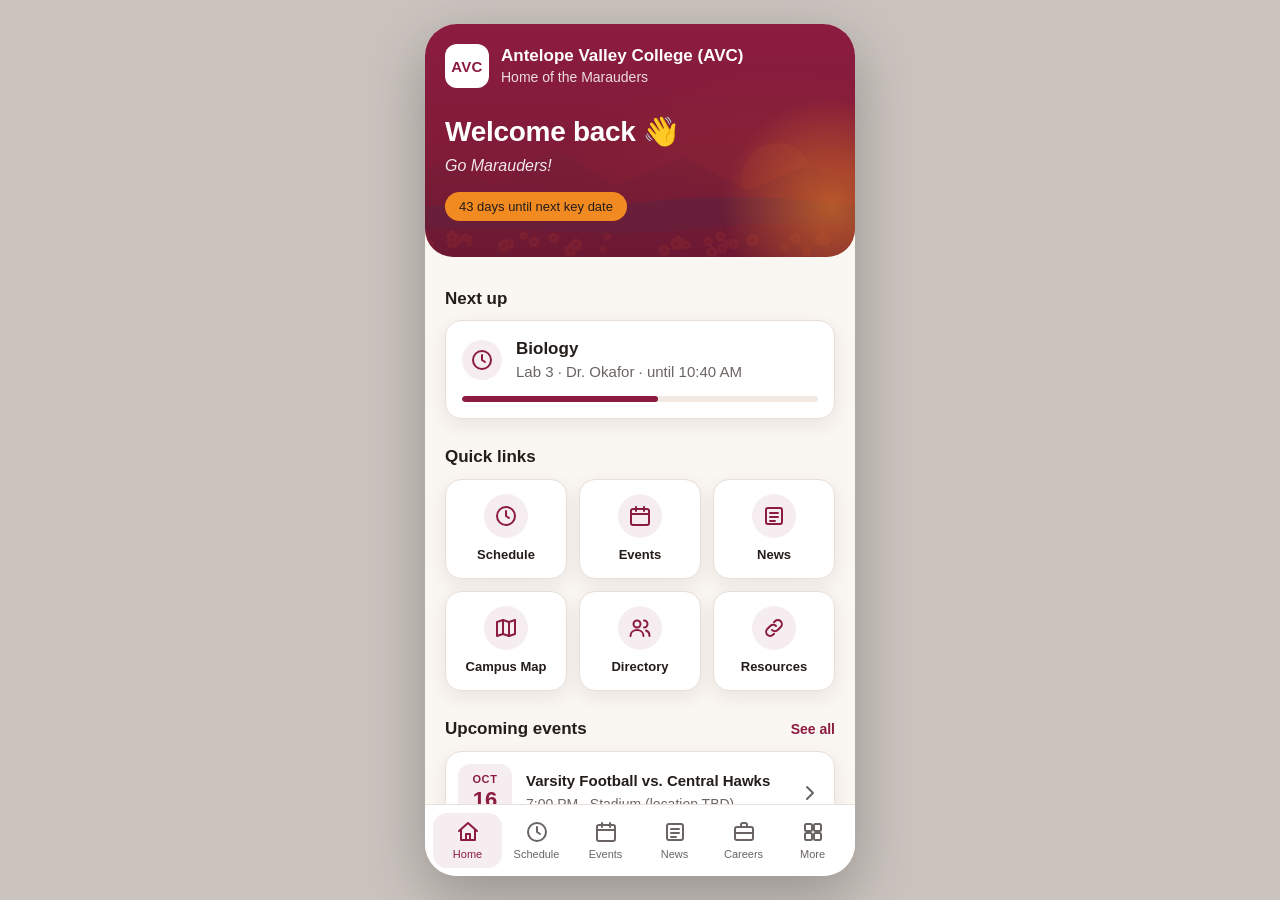
==== commit 861d5bb5: "More images career paths" ====
--- a/avc2/index.html
+++ b/avc2/index.html
@@ -91,6 +91,7 @@
     <symbol id="i-trophy" viewBox="0 0 24 24"><path d="M8 4h8v5a4 4 0 01-8 0z"/><path d="M8 6H4c0 3 1.5 4.5 4 5M16 6h4c0 3-1.5 4.5-4 5M12 13v4M8 21h8M10 17h4"/></symbol>
     <symbol id="i-heart" viewBox="0 0 24 24"><path d="M12 20s-8-4.9-8-11a4.5 4.5 0 018-2.7A4.5 4.5 0 0120 9c0 6.1-8 11-8 11z"/></symbol>
     <symbol id="i-file" viewBox="0 0 24 24"><path d="M6 3h8l5 5v13H6z"/><path d="M14 3v5h5M9 13h6M9 17h6"/></symbol>
+    <symbol id="i-careers" viewBox="0 0 24 24"><rect x="3" y="7" width="18" height="13" rx="2"/><path d="M9 7V5a2 2 0 012-2h2a2 2 0 012 2v2M3 13h18"/></symbol>
   </svg>
 
 
@@ -108,7 +109,8 @@
   <input class="state-radio" type="radio" name="screen" id="screen-map" aria-label="Campus map">
   <input class="state-radio" type="radio" name="screen" id="screen-directory" aria-label="Staff directory">
   <input class="state-radio" type="radio" name="screen" id="screen-resources" aria-label="Resources">
-
+  <input class="state-radio" type="radio" name="screen" id="screen-careers" aria-label="Careers">
+<input class="state-radio" type="radio" name="screen" id="screen-apply" aria-label="Job application">
 
   <div class="app">
     <div class="screens">
@@ -541,7 +543,7 @@
             </details>
 
             <details class="card news-card">
-              <summary><img class="cover" src="assets/images/cover-campus.svg" alt="" loading="lazy" onerror="this.remove()">
+              <summary><img class="cover" src="pexels-cottonbro-7568427.jpg" alt="" loading="lazy" onerror="this.remove()">
                 <div class="news-meta">
                   <span class="tag" data-cat="clubs">Clubs</span>
                   <time datetime="2026-10-14">Oct 14</time>
@@ -556,7 +558,7 @@
             </details>
 
             <details class="card news-card">
-              <summary><img class="cover" src="assets/images/cover-campus.svg" alt="" loading="lazy" onerror="this.remove()">
+              <summary><img class="cover" src="jason-leung-xmeRBPunJR8-unsplash.jpg" alt="" loading="lazy" onerror="this.remove()">
                 <div class="news-meta">
                   <span class="tag" data-cat="academics">Academics</span>
                   <time datetime="2026-10-13">Oct 13</time>
@@ -928,7 +930,74 @@
         </div>
       </section>
 
-      <!-- ADD-ON SCREENS: paste these inside <div class="screens"> after the Resources screen -->
+
+      <!-- SCREEN: CAREERS -->
+      <section class="screen" id="careers" aria-label="Careers">
+        <header class="app-bar"><h1>Careers</h1></header>
+        <div class="screen-body">
+
+        <img class="careers-banner" src="CareerCenter.jpg" alt="Students at Antelope Valley College">
+          <h2 class="group-label">Join the team</h2>
+          <p class="careers-intro">Placeholder: a short welcome about working at Antelope Valley College.</p>
+
+          <h2 class="group-label">Open positions</h2>
+          <div class="card list-group">
+            <label class="list-row" for="screen-apply">
+              <span class="row-text"><strong>Job Title Placeholder</strong><span>Department · Full-time · Location TBD</span></span>
+              <svg class="icon row-end"><use href="#i-chevron"/></svg>
+            </label>
+            <label class="list-row" for="screen-apply">
+              <span class="row-text"><strong>Job Title Placeholder</strong><span>Department · Part-time · Location TBD</span></span>
+              <svg class="icon row-end"><use href="#i-chevron"/></svg>
+            </label>
+            <label class="list-row" for="screen-apply">
+              <span class="row-text"><strong>Job Title Placeholder</strong><span>Department · Student worker · Location TBD</span></span>
+              <svg class="icon row-end"><use href="#i-chevron"/></svg>
+            </label>
+          </div>
+
+          <label class="cta-btn" for="screen-apply">Start an application</label>
+        </div>
+      </section>
+
+      <!-- SCREEN: JOB APPLICATION FORM -->
+      <section class="screen" id="apply" aria-label="Job application">
+        <header class="app-bar">
+          <label class="back-btn" for="screen-careers" aria-label="Back"><svg class="icon"><use href="#i-chevron"/></svg></label>
+          <h1>Apply</h1>
+        </header>
+        <div class="screen-body">
+          <!-- Put your own form handler URL in action="" when you are ready -->
+          <form class="job-form" action="YOUR-FORM-URL-HERE" method="post" enctype="multipart/form-data">
+            <label>Full name
+              <input type="text" name="name" required autocomplete="name" placeholder="Your name">
+            </label>
+            <label>Email
+              <input type="email" name="email" required autocomplete="email" placeholder="you@example.com">
+            </label>
+            <label>Phone
+              <input type="tel" name="phone" autocomplete="tel" placeholder="(555) 555-5555">
+            </label>
+            <label>Position
+              <select name="position" required>
+                <option value="">Choose a position</option>
+                <option>Job Title Placeholder</option>
+                <option>Another Position Placeholder</option>
+                <option>General Application</option>
+              </select>
+            </label>
+            <label>Resume
+              <input type="file" name="resume" accept=".pdf,.doc,.docx">
+            </label>
+            <label>Why do you want to work here?
+              <textarea name="message" rows="5" placeholder="Tell us a little about yourself"></textarea>
+            </label>
+            <button class="cta-btn" type="submit">Submit application</button>
+          </form>
+        </div>
+      </section>
+
+
 
       <section class="screen" id="explore" aria-label="Explore">
         <header class="app-bar"><label class="back-btn" for="screen-more" aria-label="Back"><svg class="icon"><use href="#i-chevron"/></svg></label><h1>Explore</h1></header>
@@ -1022,6 +1091,7 @@
 </div>
         </div>
       </section>
+
 
 
     </div><!-- /.screens -->
@@ -1048,6 +1118,9 @@
       <label class="nav-item nav-news" for="screen-news">
         <svg class="icon"><use href="#i-news"/></svg><span>News</span>
       </label>
+      <label class="nav-item nav-careers" for="screen-careers">
+        <svg class="icon"><use href="#i-careers"/></svg><span>Careers</span>
+      </label>
       <label class="nav-item nav-more" for="screen-more">
         <svg class="icon"><use href="#i-grid"/></svg><span>More</span>
       </label>
--- a/avc2/styles.css
+++ b/avc2/styles.css
@@ -952,3 +952,26 @@
 .sos .icon { width:28px; height:28px; } .sos span { display:block; font-size:14px; opacity:.9; }
 .chips-wrap { display:flex; flex-wrap:wrap; gap:8px; margin-bottom:6px; }
 .screen-body > * + .ph-img { margin-top: 14px; }
+/* ===== CAREERS ADD-ON ===== */
+#screen-careers:checked ~ .app #careers,
+#screen-apply:checked   ~ .app #apply { display: block; }
+
+/* highlight the Careers tab on both new screens */
+#screen-careers:checked ~ .app .nav-careers,
+#screen-apply:checked   ~ .app .nav-careers { color: var(--brand-text); }
+
+/* 6 tabs instead of 5 (original was repeat(5, 1fr)) */
+.bottom-nav { grid-template-columns: repeat(6, 1fr); gap: 0; }
+.bottom-nav .nav-item span { font-size: 11px; }
+.careers-banner { display:block; width:100%; height:190px; object-fit:cover; border-radius:var(--radius); }
+
+.cta-btn { display:block; width:100%; margin-top:18px; padding:15px; border:0; border-radius:99px; text-align:center; cursor:pointer;
+  background: var(--brand-strong); color:#fff; font: 500 16px var(--font-head); box-shadow: 0 8px 20px rgba(140,28,64,.28); }
+
+.job-form { display:grid; gap:14px; }
+.job-form label { display:grid; gap:6px; font: 500 14px var(--font-head); }
+.job-form input, .job-form select, .job-form textarea {
+  width:100%; padding:13px 14px; border-radius:14px; border:1px solid var(--border);
+  background: var(--surface); color: var(--text); font: 300 16px var(--font-body); }
+.job-form input:focus, .job-form select:focus, .job-form textarea:focus { outline:3px solid #f18a20; outline-offset:1px; }
+.job-form input[type="file"] { padding:10px; }
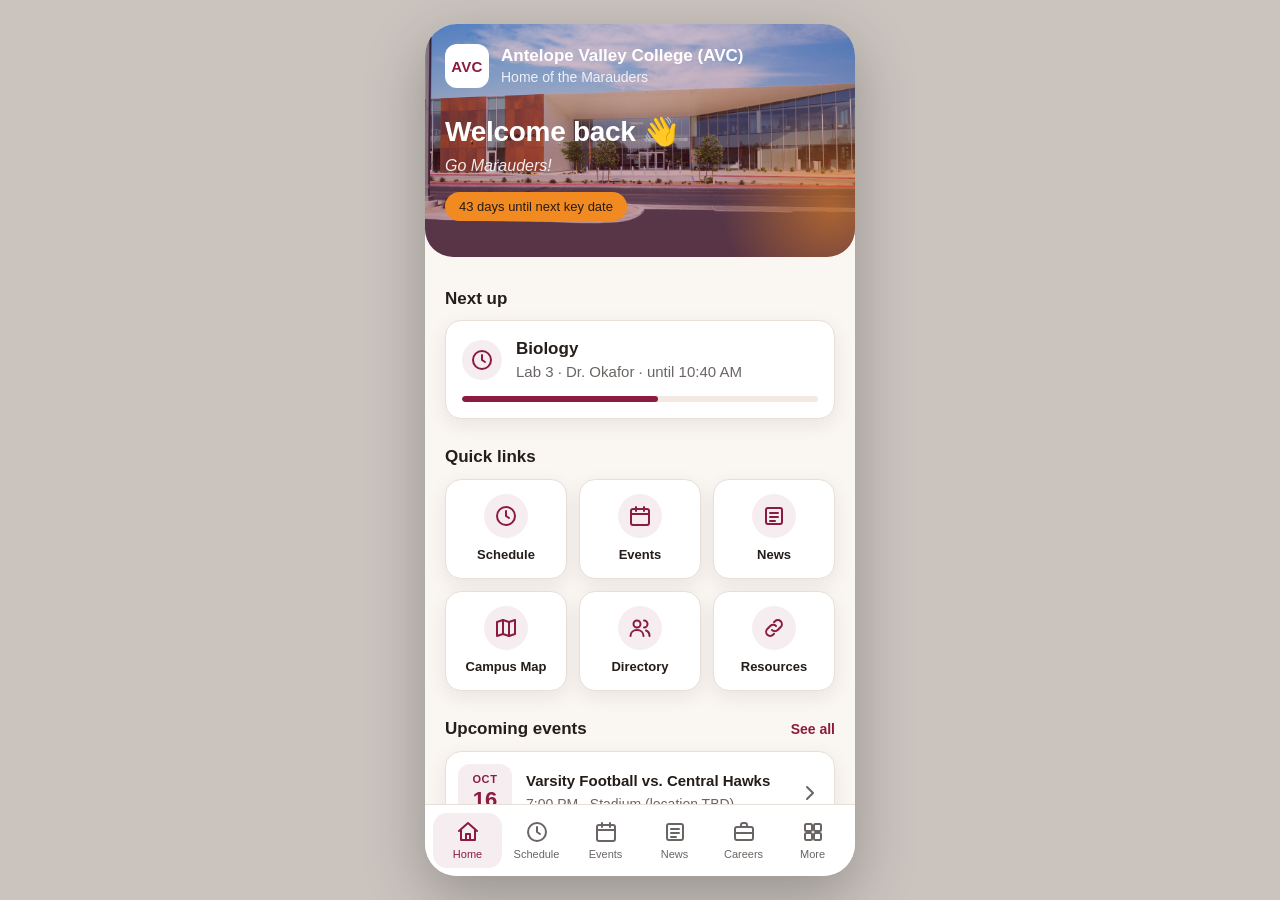
==== commit c6f2d43f: "h" ====
--- a/avc2/index.html
+++ b/avc2/index.html
@@ -418,7 +418,7 @@
               </details>
 
               <details class="card event" data-cat="clubs">
-                <summary><img class="cover" src="assets/images/cover-student-life.svg" alt="" loading="lazy" onerror="this.remove()">
+                <summary><img class="cover" src="892809926_1592036536295666_8991373001097829183_n.jpg" alt="" loading="lazy" onerror="this.remove()">
                   <div class="date-badge"><span>OCT</span><strong>19</strong></div>
                   <div class="event-main">
                     <span class="tag" data-cat="clubs">Clubs</span>
@@ -431,7 +431,7 @@
               </details>
 
               <details class="card event" data-cat="arts">
-                <summary><img class="cover" src="assets/images/cover-arts.svg" alt="" loading="lazy" onerror="this.remove()">
+                <summary><img class="cover" src="av_3.jpg" alt="" loading="lazy" onerror="this.remove()">
                   <div class="date-badge"><span>OCT</span><strong>21</strong></div>
                   <div class="event-main">
                     <span class="tag" data-cat="arts">Arts</span>
@@ -457,7 +457,7 @@
               </details>
 
               <details class="card event" data-cat="community">
-                <summary><img class="cover" src="assets/images/cover-community.svg" alt="" loading="lazy" onerror="this.remove()">
+                <summary><img class="cover" src="aman-chaturvedi-0ZZo5o00o80-unsplash.jpg" alt="" loading="lazy" onerror="this.remove()">
                   <div class="date-badge"><span>OCT</span><strong>26</strong></div>
                   <div class="event-main">
                     <span class="tag" data-cat="community">Community</span>
@@ -572,7 +572,7 @@
             </details>
 
             <details class="card news-card">
-              <summary><img class="cover" src="assets/images/cover-campus.svg" alt="" loading="lazy" onerror="this.remove()">
+              <summary><img class="cover" src="XC.jpg" alt="" loading="lazy" onerror="this.remove()">
                 <div class="news-meta">
                   <span class="tag" data-cat="sports">Sports</span>
                   <time datetime="2026-10-12">Oct 12</time>
--- a/avc2/styles.css
+++ b/avc2/styles.css
@@ -857,7 +857,7 @@
 /* Hero: sunset artwork behind a maroon wash (swap assets/images/hero.svg for a real photo) */
 .hero {
   position: relative; overflow: hidden; padding-bottom: 36px;
-  background: linear-gradient(180deg, rgba(140,28,64,.78), rgba(110,20,50,.92)), url("assets/images/hero.svg") center/cover, var(--brand);
+  background: linear-gradient(180deg, rgba(140, 28, 63, 0.199), rgba(110, 20, 50, 0.418)), url("antelope-valley-college_0.png") center/cover, var(--brand);
 }
 .hero::after { content:""; position:absolute; inset:auto -20% -60px auto; width:220px; height:220px; border-radius:50%;
   background: radial-gradient(circle, rgba(241,138,32,.55), transparent 70%); pointer-events:none; }
@@ -871,7 +871,7 @@
 @media (hover:hover) { .card:hover { box-shadow: 0 10px 26px rgba(60,30,20,.14); } }
 
 /* Cover images on news + event cards */
-.cover { display:block; width:100%; height:132px; object-fit:cover; border-radius: var(--radius) var(--radius) 0 0; }
+.cover { display:block; width:100%; height:350px; object-fit:cover; border-radius: var(--radius) var(--radius) 0 0; }
 details.card > summary { overflow: hidden; }
 details.card:has(> summary > .cover) > summary { padding-top: 0; }
 details.card > summary > .cover { margin: 0 0 12px; }
